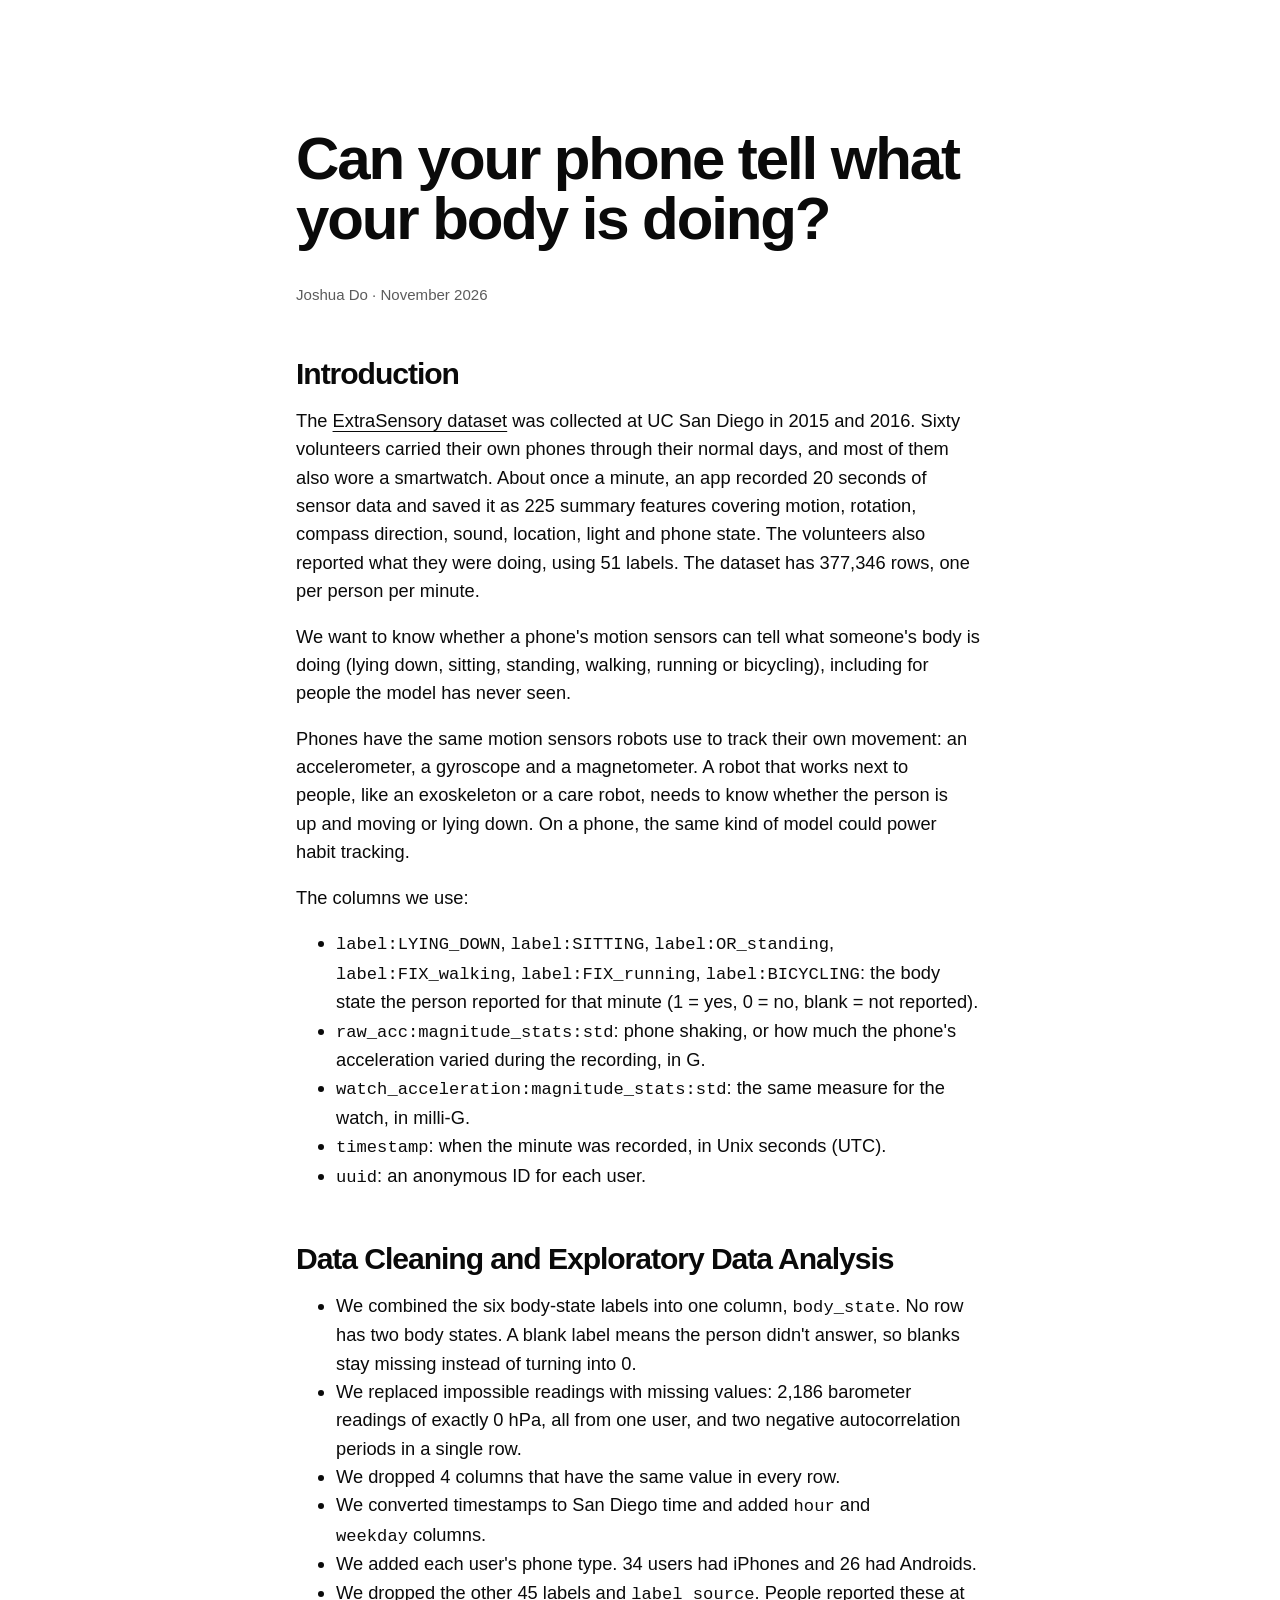
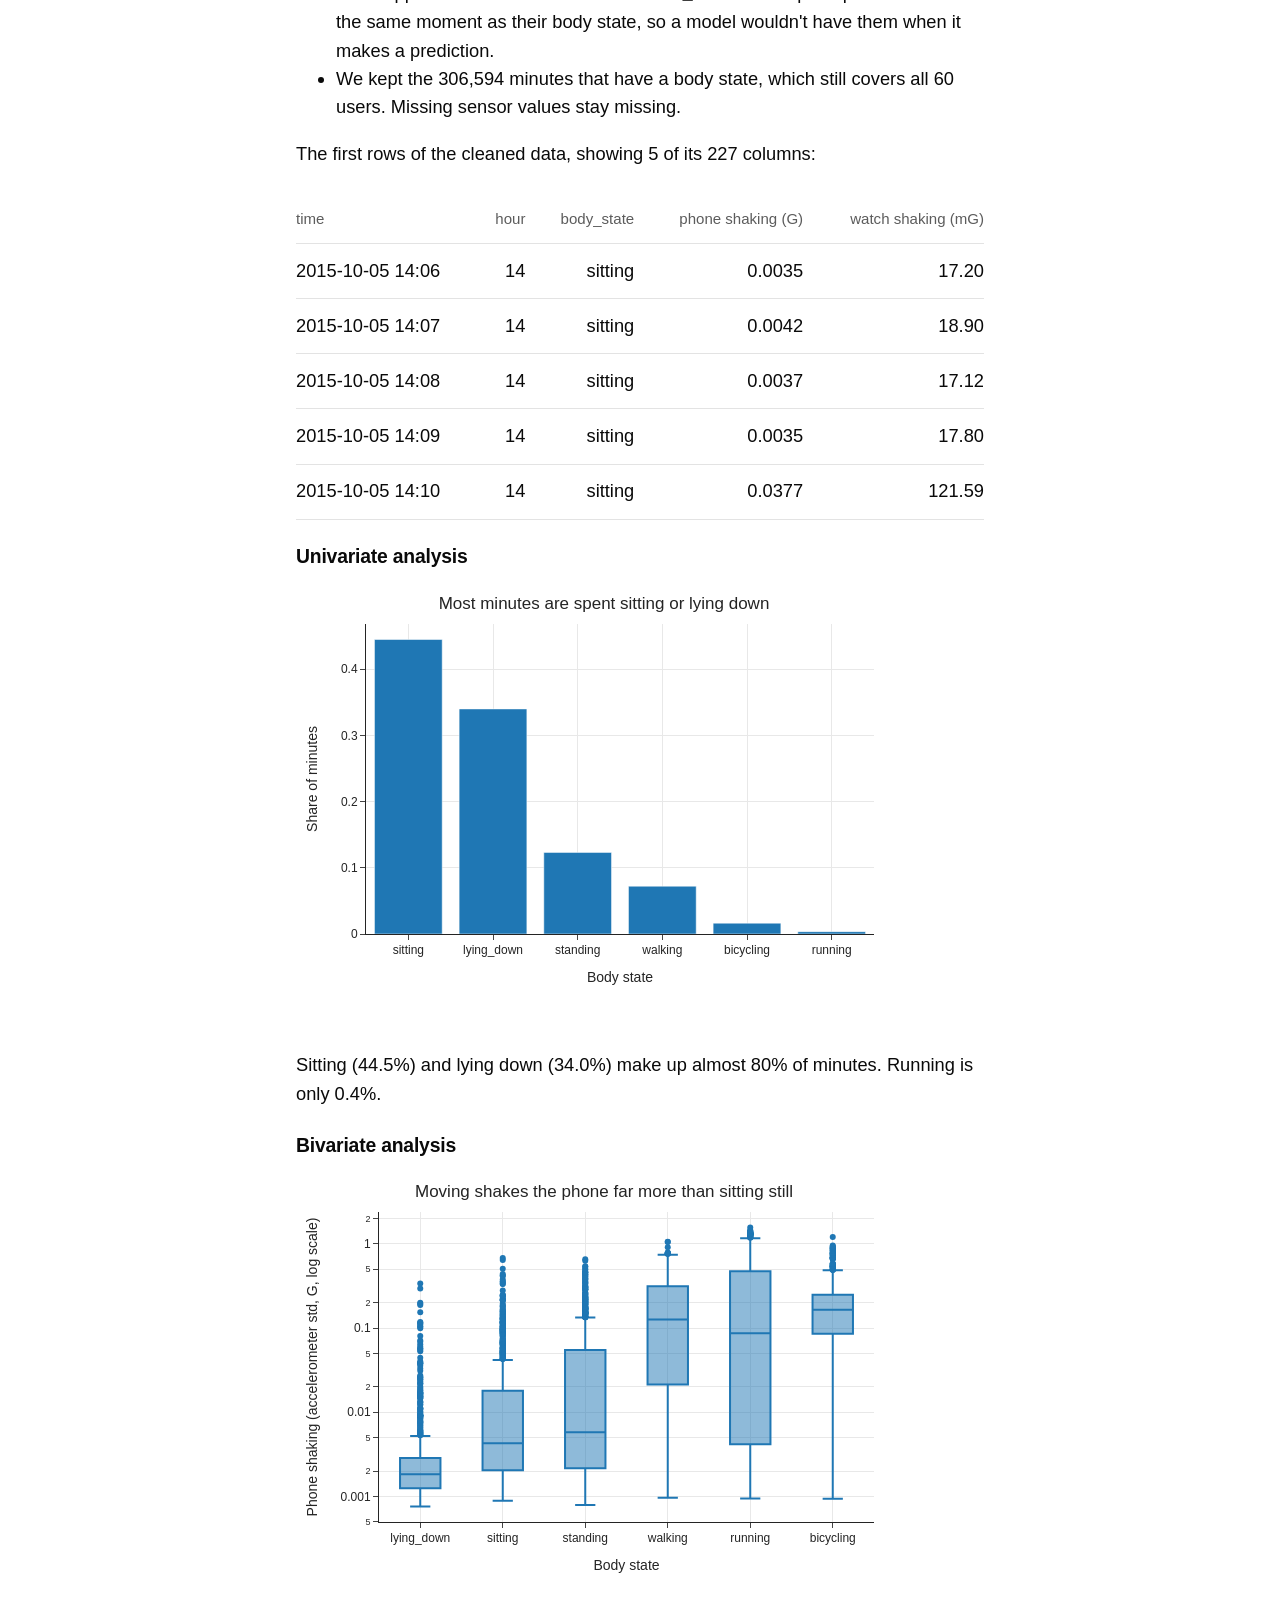
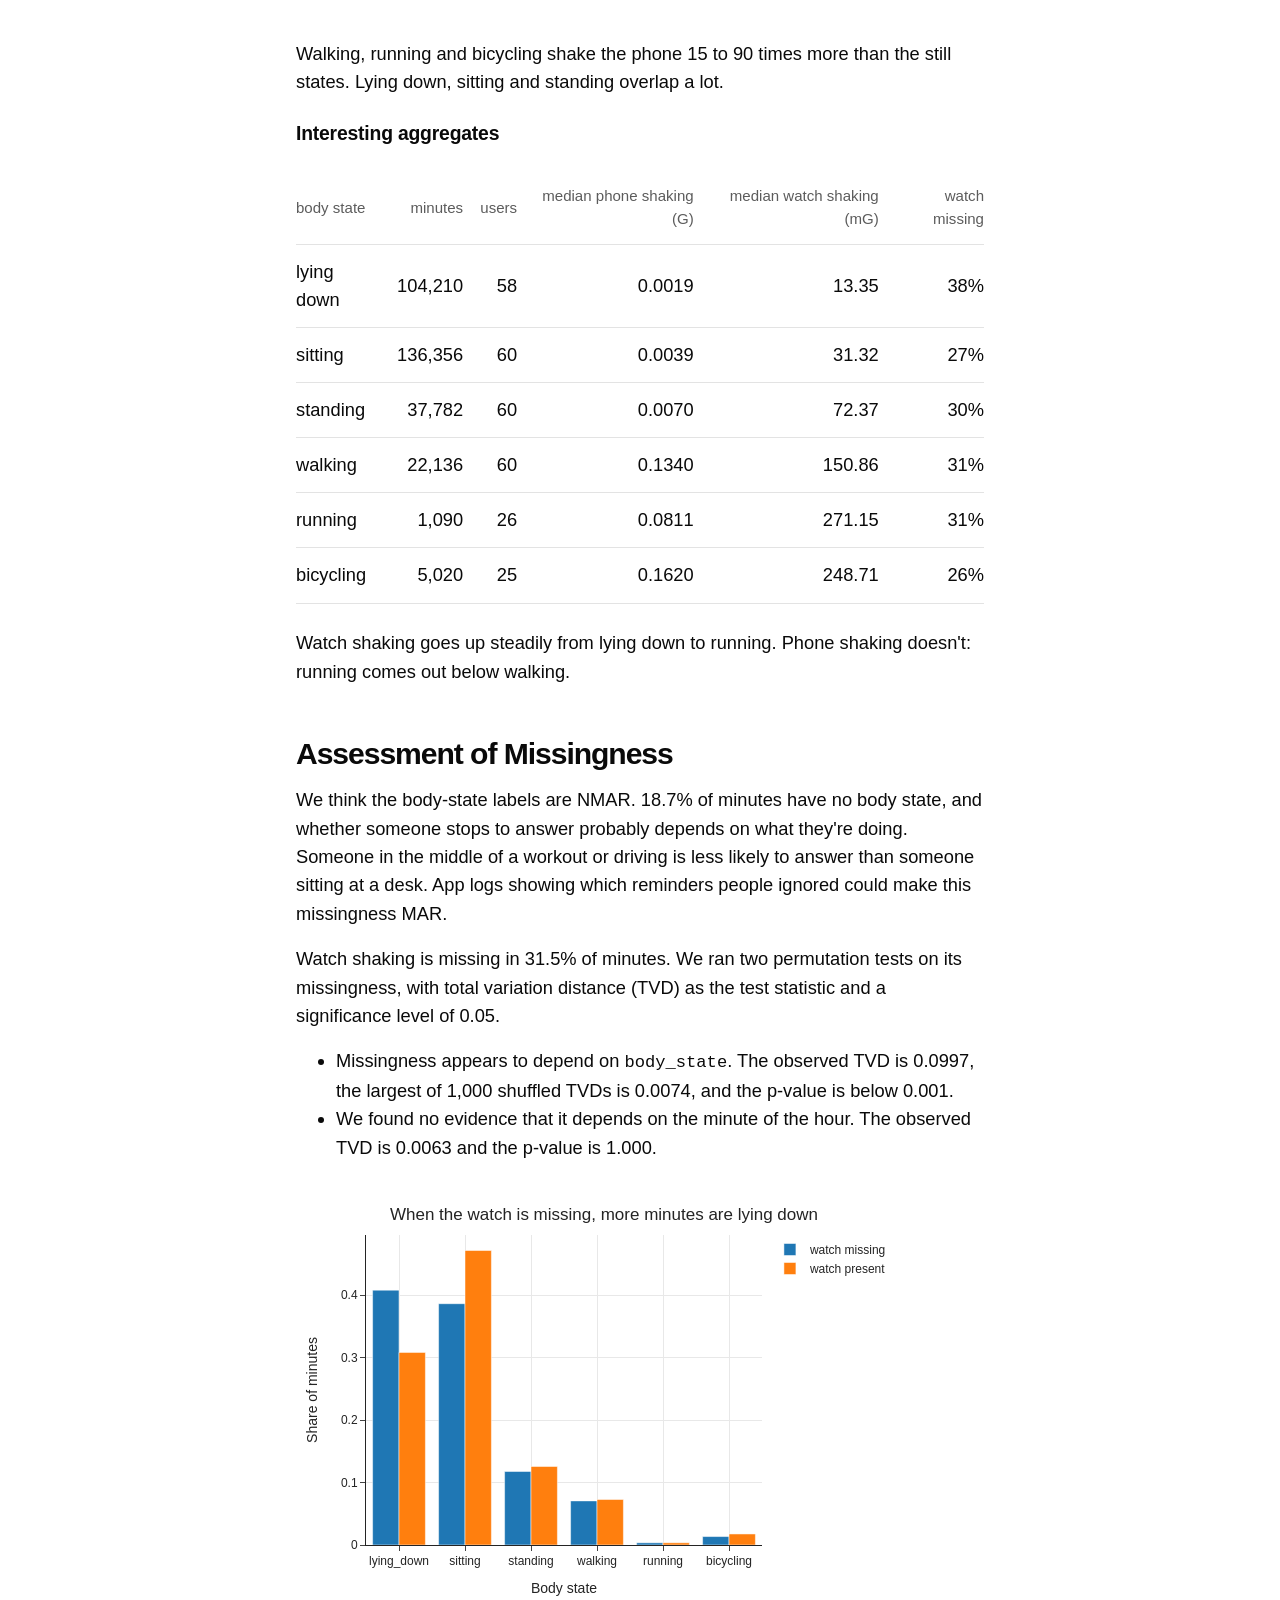
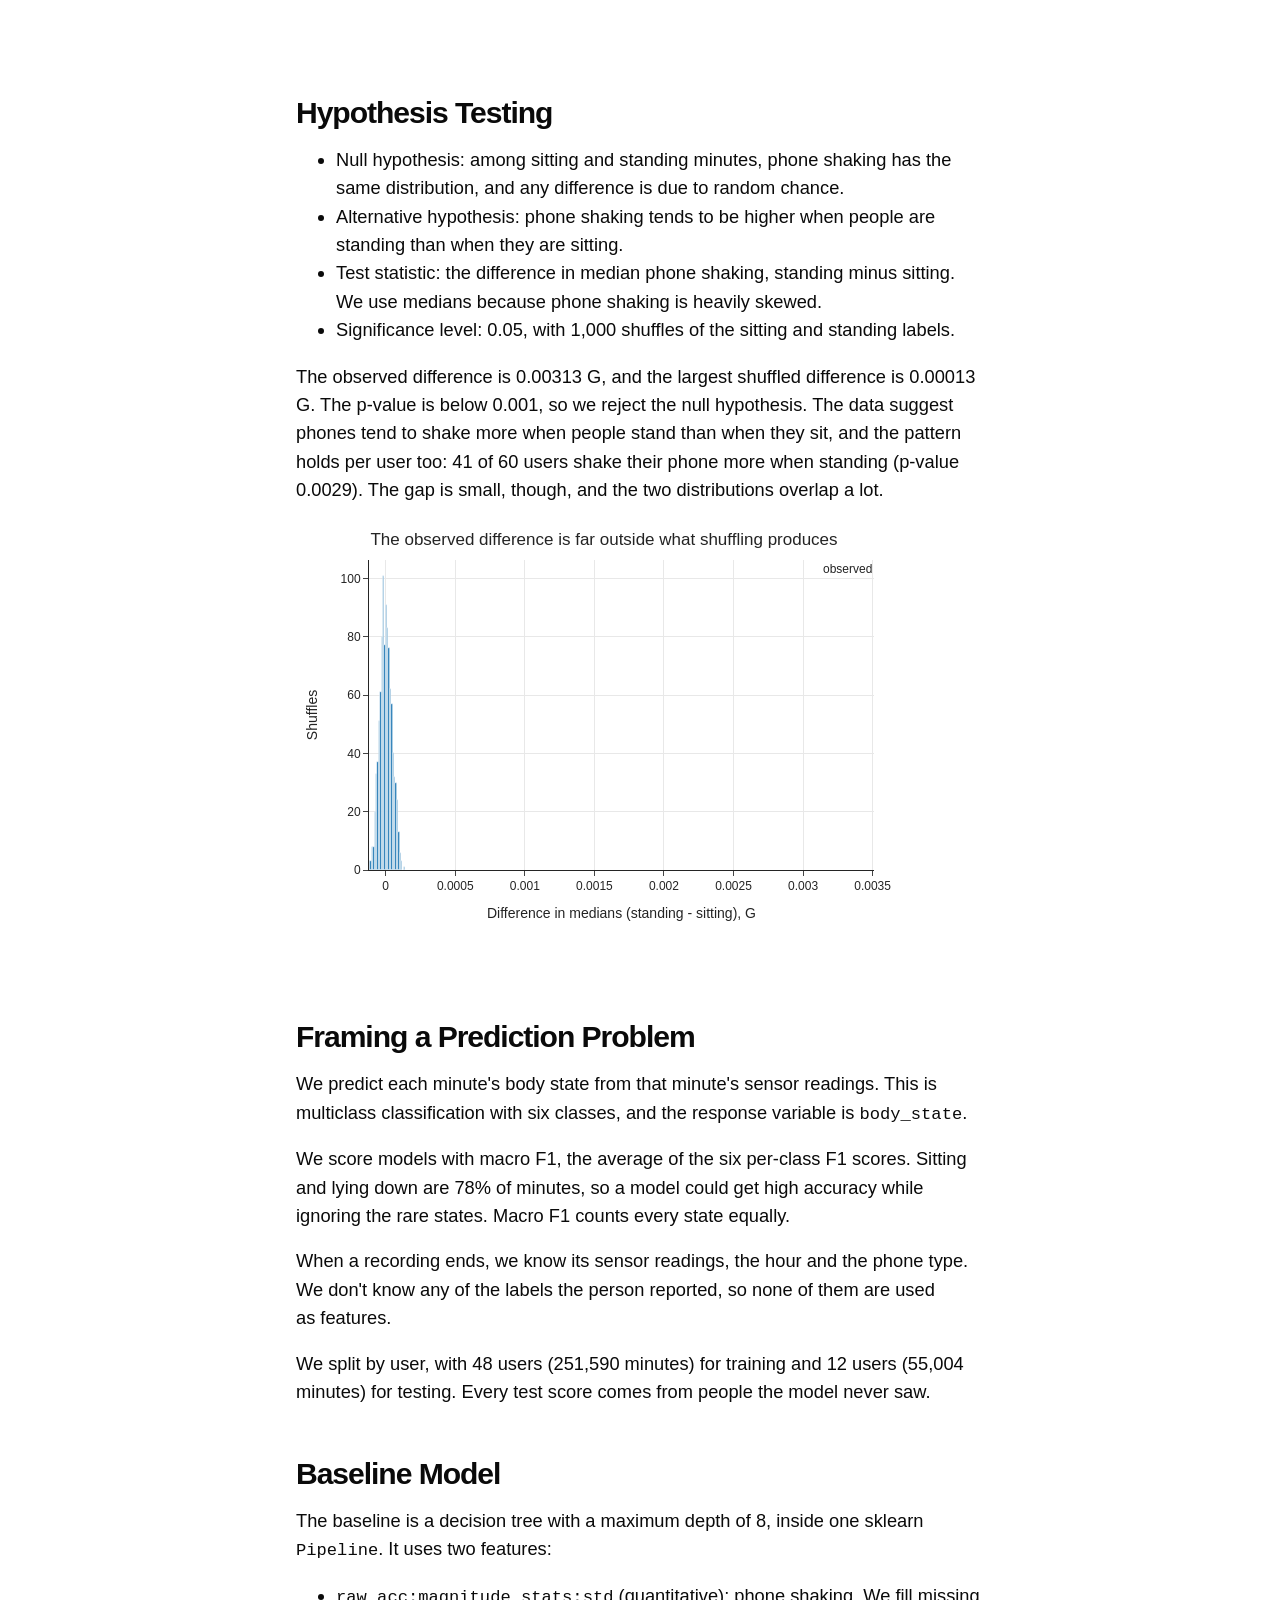
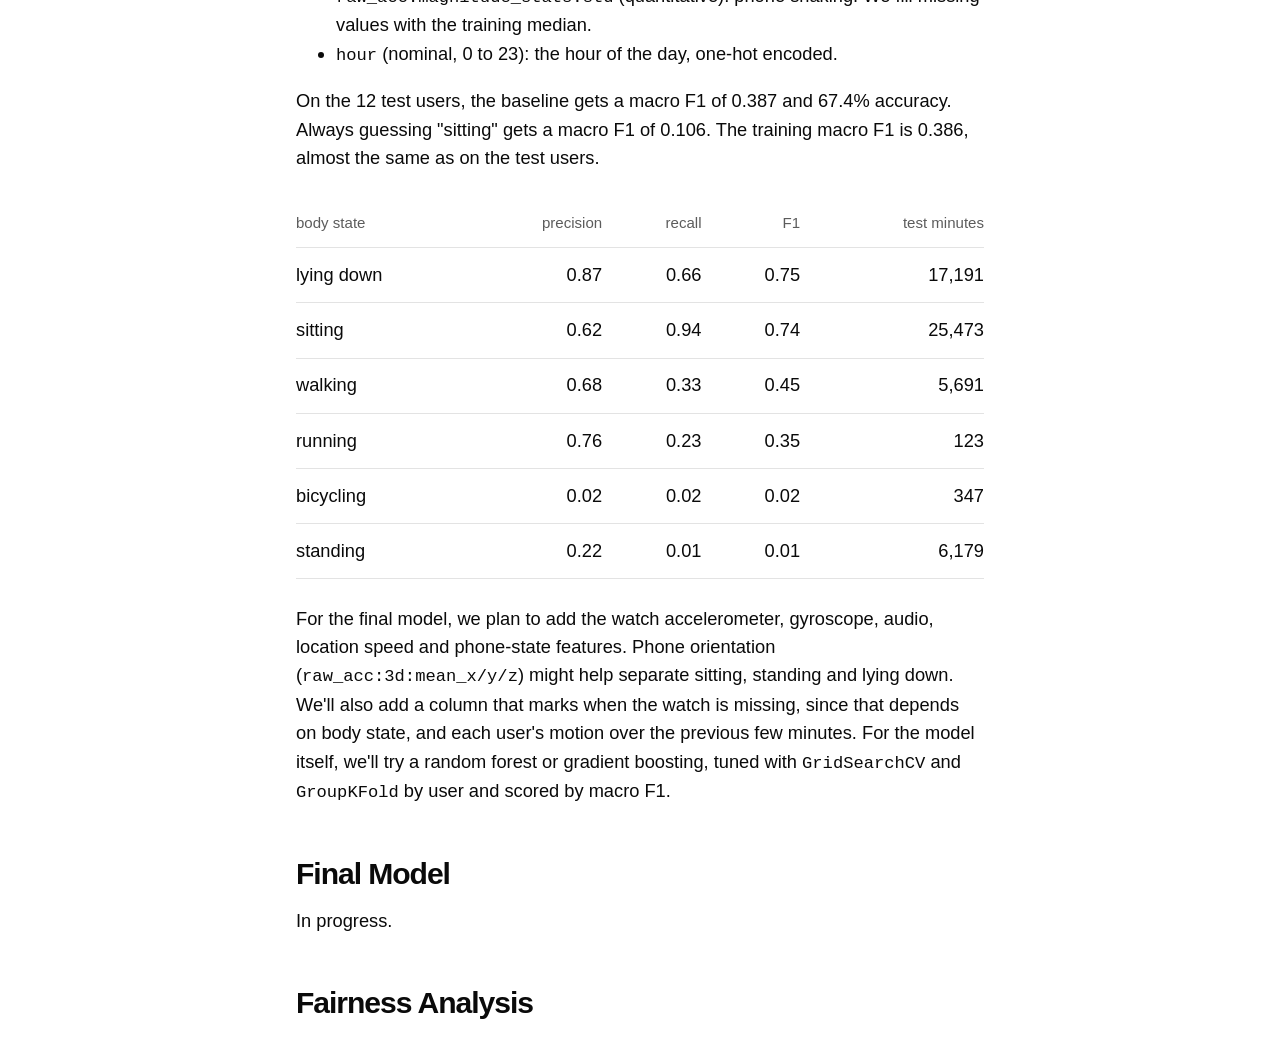
==== index.html @ a965a37e "initial commit: proj website" ====
<!doctype html>
<html lang="en" data-page="post">
<head>
<meta charset="utf-8">
<meta name="viewport" content="width=device-width, initial-scale=1">
<title>Can your phone tell what your body is doing? · Joshua Do</title>
<meta name="description" content="Predicting whether someone is lying down, sitting, standing, walking, running or bicycling from phone and smartwatch sensors in the ExtraSensory dataset.">
<script>
(function(h){var s;h.classList.add('js');try{if(localStorage.getItem('dp-motion')==='off')h.dataset.motion='off'}catch(e){}
if(h.dataset.motion==='off'||matchMedia('(prefers-reduced-motion: reduce)').matches)return;
h.classList.add('fx');
try{s=sessionStorage.getItem('dp-curtain');if(s){sessionStorage.removeItem('dp-curtain');h.classList.add('entering');h.setAttribute('data-curtain',s);return}
if(h.dataset.page==='home'&&!sessionStorage.getItem('dp-seen')){sessionStorage.setItem('dp-seen','1');h.classList.add('preload')}}catch(e){}
})(document.documentElement);
</script>
<link rel="icon" href="assets/contact-photo.png" type="image/png">
<link rel="stylesheet" href="assets/site.css">
<script src="assets/site.js" defer onerror="document.documentElement.classList.remove('js','fx','preload','preloaded','hero-enter','entering','entered')"></script>
</head>
<body>
<a class="skip-link" href="#main">Skip to content</a>

<div class="progress" aria-hidden="true"></div>

<main id="main">
<article class="page" data-article>

  <div class="slide__grid">
    <div class="slide__body">
      <h1>Can your phone tell what your body is doing?</h1>
      <p class="meta">Joshua Do · November 2026</p>
    </div>
  </div>

  <div class="prose">

    <h2 id="introduction">Introduction</h2>
    <p>The <a href="http://extrasensory.ucsd.edu">ExtraSensory dataset</a> was collected at UC San Diego in 2015 and 2016. Sixty volunteers carried their own phones through their normal days, and most of them also wore a smartwatch. About once a minute, an app recorded 20 seconds of sensor data and saved it as 225 summary features covering motion, rotation, compass direction, sound, location, light and phone state. The volunteers also reported what they were doing, using 51 labels. The dataset has 377,346 rows, one per person per minute.</p>
    <p>We want to know whether a phone's motion sensors can tell what someone's body is doing (lying down, sitting, standing, walking, running or bicycling), including for people the model has never seen.</p>
    <p>Phones have the same motion sensors robots use to track their own movement: an accelerometer, a gyroscope and a magnetometer. A robot that works next to people, like an exoskeleton or a care robot, needs to know whether the person is up and moving or lying down. On a phone, the same kind of model could power habit tracking.</p>
    <p>The columns we use:</p>
    <ul>
      <li><code>label:LYING_DOWN</code>, <code>label:SITTING</code>, <code>label:OR_standing</code>, <code>label:FIX_walking</code>, <code>label:FIX_running</code>, <code>label:BICYCLING</code>: the body state the person reported for that minute (1 = yes, 0 = no, blank = not reported).</li>
      <li><code>raw_acc:magnitude_stats:std</code>: phone shaking, or how much the phone's acceleration varied during the recording, in G.</li>
      <li><code>watch_acceleration:magnitude_stats:std</code>: the same measure for the watch, in milli-G.</li>
      <li><code>timestamp</code>: when the minute was recorded, in Unix seconds (UTC).</li>
      <li><code>uuid</code>: an anonymous ID for each user.</li>
    </ul>

    <h2 id="data-cleaning-and-exploratory-data-analysis">Data Cleaning and Exploratory Data Analysis</h2>
    <ul>
      <li>We combined the six body-state labels into one column, <code>body_state</code>. No row has two body states. A blank label means the person didn't answer, so blanks stay missing instead of turning into 0.</li>
      <li>We replaced impossible readings with missing values: 2,186 barometer readings of exactly 0 hPa, all from one user, and two negative autocorrelation periods in a single row.</li>
      <li>We dropped 4 columns that have the same value in every row.</li>
      <li>We converted timestamps to San Diego time and added <code>hour</code> and <code>weekday</code> columns.</li>
      <li>We added each user's phone type. 34 users had iPhones and 26 had Androids.</li>
      <li>We dropped the other 45 labels and <code>label_source</code>. People reported these at the same moment as their body state, so a model wouldn't have them when it makes a prediction.</li>
      <li>We kept the 306,594 minutes that have a body state, which still covers all 60 users. Missing sensor values stay missing.</li>
    </ul>
    <p>The first rows of the cleaned data, showing 5 of its 227 columns:</p>
    <div class="table-wrap">
      <table>
        <thead><tr><th>time</th><th>hour</th><th>body_state</th><th>phone shaking (G)</th><th>watch shaking (mG)</th></tr></thead>
        <tbody>
          <tr><th scope="row">2015-10-05 14:06</th><td>14</td><td>sitting</td><td>0.0035</td><td>17.20</td></tr>
          <tr><th scope="row">2015-10-05 14:07</th><td>14</td><td>sitting</td><td>0.0042</td><td>18.90</td></tr>
          <tr><th scope="row">2015-10-05 14:08</th><td>14</td><td>sitting</td><td>0.0037</td><td>17.12</td></tr>
          <tr><th scope="row">2015-10-05 14:09</th><td>14</td><td>sitting</td><td>0.0035</td><td>17.80</td></tr>
          <tr><th scope="row">2015-10-05 14:10</th><td>14</td><td>sitting</td><td>0.0377</td><td>121.59</td></tr>
        </tbody>
      </table>
    </div>

    <h3>Univariate analysis</h3>
    <iframe src="assets/body-state-share.html" width="100%" height="440" frameborder="0"></iframe>
    <p>Sitting (44.5%) and lying down (34.0%) make up almost 80% of minutes. Running is only 0.4%.</p>

    <h3>Bivariate analysis</h3>
    <iframe src="assets/shaking-by-state.html" width="100%" height="440" frameborder="0"></iframe>
    <p>Walking, running and bicycling shake the phone 15 to 90 times more than the still states. Lying down, sitting and standing overlap a lot.</p>

    <h3>Interesting aggregates</h3>
    <div class="table-wrap">
      <table>
        <thead><tr><th>body state</th><th>minutes</th><th>users</th><th>median phone shaking (G)</th><th>median watch shaking (mG)</th><th>watch missing</th></tr></thead>
        <tbody>
          <tr><th scope="row">lying down</th><td>104,210</td><td>58</td><td>0.0019</td><td>13.35</td><td>38%</td></tr>
          <tr><th scope="row">sitting</th><td>136,356</td><td>60</td><td>0.0039</td><td>31.32</td><td>27%</td></tr>
          <tr><th scope="row">standing</th><td>37,782</td><td>60</td><td>0.0070</td><td>72.37</td><td>30%</td></tr>
          <tr><th scope="row">walking</th><td>22,136</td><td>60</td><td>0.1340</td><td>150.86</td><td>31%</td></tr>
          <tr><th scope="row">running</th><td>1,090</td><td>26</td><td>0.0811</td><td>271.15</td><td>31%</td></tr>
          <tr><th scope="row">bicycling</th><td>5,020</td><td>25</td><td>0.1620</td><td>248.71</td><td>26%</td></tr>
        </tbody>
      </table>
    </div>
    <p>Watch shaking goes up steadily from lying down to running. Phone shaking doesn't: running comes out below walking.</p>

    <h2 id="assessment-of-missingness">Assessment of Missingness</h2>
    <p>We think the body-state labels are NMAR. 18.7% of minutes have no body state, and whether someone stops to answer probably depends on what they're doing. Someone in the middle of a workout or driving is less likely to answer than someone sitting at a desk. App logs showing which reminders people ignored could make this missingness MAR.</p>
    <p>Watch shaking is missing in 31.5% of minutes. We ran two permutation tests on its missingness, with total variation distance (TVD) as the test statistic and a significance level of 0.05.</p>
    <ul>
      <li>Missingness appears to depend on <code>body_state</code>. The observed TVD is 0.0997, the largest of 1,000 shuffled TVDs is 0.0074, and the p-value is below 0.001.</li>
      <li>We found no evidence that it depends on the minute of the hour. The observed TVD is 0.0063 and the p-value is 1.000.</li>
    </ul>
    <iframe src="assets/watch-missing.html" width="100%" height="440" frameborder="0"></iframe>

    <h2 id="hypothesis-testing">Hypothesis Testing</h2>
    <ul>
      <li>Null hypothesis: among sitting and standing minutes, phone shaking has the same distribution, and any difference is due to random chance.</li>
      <li>Alternative hypothesis: phone shaking tends to be higher when people are standing than when they are sitting.</li>
      <li>Test statistic: the difference in median phone shaking, standing minus sitting. We use medians because phone shaking is heavily skewed.</li>
      <li>Significance level: 0.05, with 1,000 shuffles of the sitting and standing labels.</li>
    </ul>
    <p>The observed difference is 0.00313 G, and the largest shuffled difference is 0.00013 G. The p-value is below 0.001, so we reject the null hypothesis. The data suggest phones tend to shake more when people stand than when they sit, and the pattern holds per user too: 41 of 60 users shake their phone more when standing (p-value 0.0029). The gap is small, though, and the two distributions overlap a lot.</p>
    <iframe src="assets/permutation-test.html" width="100%" height="440" frameborder="0"></iframe>

    <h2 id="framing-a-prediction-problem">Framing a Prediction Problem</h2>
    <p>We predict each minute's body state from that minute's sensor readings. This is multiclass classification with six classes, and the response variable is <code>body_state</code>.</p>
    <p>We score models with macro F1, the average of the six per-class F1 scores. Sitting and lying down are 78% of minutes, so a model could get high accuracy while ignoring the rare states. Macro F1 counts every state equally.</p>
    <p>When a recording ends, we know its sensor readings, the hour and the phone type. We don't know any of the labels the person reported, so none of them are used as features.</p>
    <p>We split by user, with 48 users (251,590 minutes) for training and 12 users (55,004 minutes) for testing. Every test score comes from people the model never saw.</p>

    <h2 id="baseline-model">Baseline Model</h2>
    <p>The baseline is a decision tree with a maximum depth of 8, inside one sklearn <code>Pipeline</code>. It uses two features:</p>
    <ul>
      <li><code>raw_acc:magnitude_stats:std</code> (quantitative): phone shaking. We fill missing values with the training median.</li>
      <li><code>hour</code> (nominal, 0 to 23): the hour of the day, one-hot encoded.</li>
    </ul>
    <p>On the 12 test users, the baseline gets a macro F1 of 0.387 and 67.4% accuracy. Always guessing "sitting" gets a macro F1 of 0.106. The training macro F1 is 0.386, almost the same as on the test users.</p>
    <div class="table-wrap">
      <table>
        <thead><tr><th>body state</th><th>precision</th><th>recall</th><th>F1</th><th>test minutes</th></tr></thead>
        <tbody>
          <tr><th scope="row">lying down</th><td>0.87</td><td>0.66</td><td>0.75</td><td>17,191</td></tr>
          <tr><th scope="row">sitting</th><td>0.62</td><td>0.94</td><td>0.74</td><td>25,473</td></tr>
          <tr><th scope="row">walking</th><td>0.68</td><td>0.33</td><td>0.45</td><td>5,691</td></tr>
          <tr><th scope="row">running</th><td>0.76</td><td>0.23</td><td>0.35</td><td>123</td></tr>
          <tr><th scope="row">bicycling</th><td>0.02</td><td>0.02</td><td>0.02</td><td>347</td></tr>
          <tr><th scope="row">standing</th><td>0.22</td><td>0.01</td><td>0.01</td><td>6,179</td></tr>
        </tbody>
      </table>
    </div>
    <p>For the final model, we plan to add the watch accelerometer, gyroscope, audio, location speed and phone-state features. Phone orientation (<code>raw_acc:3d:mean_x/y/z</code>) might help separate sitting, standing and lying down. We'll also add a column that marks when the watch is missing, since that depends on body state, and each user's motion over the previous few minutes. For the model itself, we'll try a random forest or gradient boosting, tuned with <code>GridSearchCV</code> and <code>GroupKFold</code> by user and scored by macro F1.</p>

    <h2 id="final-model">Final Model</h2>
    <p>In progress.</p>

    <h2 id="fairness-analysis">Fairness Analysis</h2>
    <p>In progress.</p>

  </div>

</article>

</main>
</body>
</html>
---- assets/site.css ----
/* Prototype v4 stylesheet. Design prototype, not published.
   Hex colours appear only in :root. Motion is gated by html.fx (set by the head script). */

:root {
  font-size: clamp(16px, 14px + .25vw, 20px);
  --footer-cue: clamp(2.75rem, 5svh, 4rem);
  --anchor-gap: 5rem;
  --ink: #0A0A0A;
  --paper: #FFFFFF;
  --paper-2: #F4F4F4;
  --line: #E3E3E3;
  --muted: #5C5C5C;
  --muted-dark: #A3A3A3;
  --pop: #FF6B1A;
  --shadow: #D9D9D9;
  --button: #8A8A8A;
  --scrim: rgba(10, 10, 10, .35);
  --rule-dark: rgba(255, 255, 255, .2);
  --shine: rgba(255, 255, 255, .55);

  --font: Helvetica, Arial, sans-serif;
  --mono: ui-monospace, "SF Mono", Menlo, Consolas, monospace;

  --t-small: .875rem;
  --t-body: 1.0625rem;
  --t-lead: clamp(1.25rem, 1.05rem + .9vw, 1.625rem);
  --t-h3: clamp(1.375rem, 1.15rem + 1vw, 1.75rem);
  --t-h2: clamp(2.25rem, 1.4rem + 3.6vw, 4.5rem);
  --t-h1: clamp(2.75rem, 1.6rem + 5vw, 6rem);
  --t-display: clamp(4.5rem, 1.5rem + 13vw, 15rem);

  --s1: .25rem;
  --s2: .5rem;
  --s3: .75rem;
  --s4: 1rem;
  --s5: 1.5rem;
  --s6: 2rem;
  --s7: 3rem;
  --s8: clamp(4.5rem, 3rem + 6vw, 8rem);

  --gutter: clamp(1rem, .4rem + 2.6vw, 3rem);
  --w-page: 88rem;
  --w-text: 40rem;

  --r-outer: 28px;
  --inset: 12px;
  --r-inner: calc(var(--r-outer) - var(--inset));
  --r-pill: 999px;

  --ease-out: cubic-bezier(.22, 1, .36, 1);
  --ease-in-out: cubic-bezier(.76, 0, .24, 1);
  --ease-back: cubic-bezier(.34, 1.56, .64, 1);

  --ease-elastic: cubic-bezier(.34, 1.56, .64, 1);
  --menu-gap: 12px;
  --pill-w: 6.5rem;
  --pill-h: 2.75rem;
  --panel-r: 34px;
  --head-h: 5.5rem;
  --t-collide: min(clamp(3.5rem, 18vw, 17rem), 24vh);
  --curve-max: clamp(24px, 10px + 3vw, 50px);
}

/* Base */
*, *::before, *::after { box-sizing: border-box; }
html { scroll-padding-top: var(--anchor-gap); }
html.fx { scroll-behavior: smooth; }
body {
  margin: 0;
  font: 400 var(--t-body)/1.55 var(--font);
  color: var(--ink);
  background: var(--paper);
  -webkit-font-smoothing: antialiased;
  overflow-x: clip;
  hanging-punctuation: first;
}
h1, h2, h3 { margin: 0; font-weight: 700; text-wrap: balance; }
h1 { font-size: var(--t-h1); line-height: 1; letter-spacing: -.035em; }
h2 { font-size: var(--t-h2); line-height: 1.05; letter-spacing: -.035em; }
h3 { font-size: var(--t-h3); line-height: 1.2; letter-spacing: -.02em; }
p, li { text-wrap: pretty; }
p { margin: 0; }
em, i, cite, address, dfn { font-style: normal; }
a { color: inherit; }
.prose a, .muted a {
  text-decoration: underline;
  text-decoration-thickness: 1px;
  text-underline-offset: .2em;
}
.prose a:hover, .muted a:hover { text-decoration-thickness: 2px; }
::selection { background: var(--pop); color: var(--ink); }
:where(:focus-visible) { outline: 3px solid var(--ink); outline-offset: 3px; border-radius: 6px; }
.dark :focus-visible, .menu__panel :focus-visible { outline-color: var(--paper); }
.skip-link {
  position: fixed;
  left: var(--s4);
  top: var(--s4);
  z-index: 100;
  padding: var(--s3) var(--s4);
  background: var(--ink);
  color: var(--paper);
  border-radius: var(--r-pill);
  transform: translateY(-200%);
}
.skip-link:focus { transform: none; }
.sr-only {
  position: absolute;
  width: 1px;
  height: 1px;
  padding: 0;
  margin: -1px;
  overflow: hidden;
  clip: rect(0, 0, 0, 0);
  white-space: nowrap;
  border: 0;
}
.page { width: min(100% - 2 * var(--gutter), var(--w-page)); margin-inline: auto; }
.muted { color: var(--muted); }
.dark { background: var(--ink); color: var(--paper); }
.dark .muted { color: var(--muted-dark); }
img { display: block; max-width: 100%; height: auto; }
pre, code, kbd { font-family: var(--mono); font-size: .9375em; }
pre {
  background: var(--ink);
  color: var(--paper);
  padding: var(--s5);
  border-radius: var(--r-inner);
  overflow-x: auto;
}

/* Icons */
.icon {
  width: 1.25em;
  height: 1.25em;
  fill: none;
  stroke: currentColor;
  stroke-width: 1.75;
  stroke-linecap: round;
  stroke-linejoin: round;
  flex: none;
}

/* Header and nav */
.u {
  text-decoration: none;
  background: linear-gradient(currentColor, currentColor) 0 100% / 0 2px no-repeat;
  transition: background-size 300ms var(--ease-out);
}
.u:hover, .u:focus-visible { background-size: 100% 2px; }
.motion-toggle {
  width: 44px;
  height: 44px;
  padding: 0;
  display: grid;
  place-items: center;
  border-radius: 50%;
  border: 1.5px solid var(--line);
  background: var(--paper);
  color: var(--ink);
  cursor: pointer;
}

/* Buttons */
.btn {
  display: inline-flex;
  align-items: center;
  gap: var(--s2);
  min-height: 48px;
  padding: 0 var(--s5);
  border-radius: var(--r-pill);
  border: 2px solid var(--ink);
  background: var(--paper);
  color: var(--ink);
  font: 700 1rem/1 var(--font);
  text-decoration: none;
  cursor: pointer;
  transition: background-color 160ms, color 160ms, transform 160ms var(--ease-out);
}
.btn:hover { background: var(--ink); color: var(--paper); }
.btn:active { transform: scale(.97); }
.dark .btn { border-color: var(--paper); background: transparent; color: var(--paper); }
.dark .btn:hover { background: var(--paper); color: var(--ink); }
.btn--pop { background: var(--pop); color: var(--ink); border-color: var(--ink); }
.btn--pop:hover { background: var(--ink); color: var(--pop); }
.dark .btn--pop { border-color: var(--pop); background: var(--pop); color: var(--ink); }
.dark .btn--pop:hover { background: var(--paper); color: var(--ink); }
.btn--round {
  width: clamp(8rem, 6rem + 6vw, 11.5rem);
  height: clamp(8rem, 6rem + 6vw, 11.5rem);
  padding: var(--s3);
  border-radius: 50%;
  justify-content: center;
  flex-direction: column;
  text-align: center;
  font-size: var(--t-lead);
  line-height: 1.1;
}
[data-magnetic] .magnetic-inner {
  display: inline-flex;
  flex-direction: inherit;
  align-items: center;
  gap: var(--s2);
  pointer-events: none;
}
.copy { font-variant-numeric: tabular-nums; }
.cta-row { display: flex; flex-wrap: wrap; gap: var(--s3); align-items: center; }

/* Cards and frames */
.frame { background: var(--paper-2); padding: var(--inset); border-radius: var(--r-outer); }
.frame .media, .frame img { border-radius: var(--r-inner); }
.card {
  background: var(--paper-2);
  border-radius: var(--r-outer);
  padding: clamp(1.5rem, 1rem + 2vw, 3rem);
  display: grid;
  gap: var(--s4);
  text-decoration: none;
  color: inherit;
}
a.card { transition: background-color 200ms; }
a.card:hover { background: var(--line); }
.feature h3 { font-size: var(--t-h2); }
@media (min-width: 900px) {
  .feature { grid-template-columns: minmax(0, 5fr) minmax(0, 6fr); gap: var(--s7); align-items: center; }
}
.meta { font-size: var(--t-small); color: var(--muted); font-variant-numeric: tabular-nums; }
.figure {
  font-size: var(--t-h1);
  font-weight: 700;
  letter-spacing: -.04em;
  line-height: 1;
  font-variant-numeric: tabular-nums;
  margin-left: -.04em;
}
.figure + p { margin-top: var(--s2); color: var(--muted); max-width: 32ch; }
.figures { display: grid; gap: var(--s6); grid-template-columns: repeat(auto-fit, minmax(15rem, 1fr)); }
.steps { list-style: none; padding: 0; margin: 0; counter-reset: step; }
.steps li {
  display: grid;
  grid-template-columns: 3ch 1fr;
  gap: var(--s4);
  padding-block: var(--s4);
  border-top: 1px solid var(--line);
}
.steps li::before {
  content: counter(step, decimal-leading-zero);
  counter-increment: step;
  color: var(--muted);
  font-variant-numeric: tabular-nums;
}
.list-plain { list-style: none; padding: 0; margin: 0; }
.list-plain li { border-top: 1px solid var(--line); padding-block: var(--s3); }
.terminal {
  background: var(--ink);
  color: var(--paper);
  font-family: var(--mono);
  font-size: .9375rem;
  line-height: 1.6;
  padding: var(--s5);
  display: grid;
  align-content: start;
  gap: var(--s1);
  height: 100%;
}
.terminal .prompt { color: var(--muted-dark); }

/* Demo player (the Harpocrates GIFs are 1240x640; they start in view with motion on, or on Play) */
.demo { display: grid; gap: var(--s3); }
.demo__stage {
  aspect-ratio: 1240 / 640;
  border-radius: var(--r-inner);
  overflow: hidden;
  background: var(--ink);
  position: relative;
}
.demo__stage img {
  position: absolute;
  inset: 0;
  width: 100%;
  height: 100%;
  object-fit: contain;
}
html.fx .demo[data-state="loading"] .demo__stage::after {
  content: "";
  position: absolute;
  inset: 0;
  background: linear-gradient(90deg, transparent, var(--shine), transparent) 0 0 / 200% 100%;
  animation: shimmer 1.2s linear infinite;
}
.demo__error { color: var(--muted); }
.demo:not([data-state="error"]) .demo__error { display: none; }
.demo__bar { display: flex; justify-content: space-between; align-items: center; gap: var(--s3); }

/* Project rows */
.rows { list-style: none; padding: 0; margin: 0; border-top: 1px solid var(--line); }
.row a {
  display: grid;
  grid-template-columns: 1fr auto;
  align-items: center;
  gap: var(--s4);
  padding-block: var(--s6);
  border-bottom: 1px solid var(--line);
  text-decoration: none;
  transition: opacity 300ms;
}
.row__title {
  display: block;
  font-size: var(--t-h2);
  font-weight: 700;
  letter-spacing: -.035em;
  line-height: 1;
  margin-left: -.04em;
  transition: transform 400ms var(--ease-out);
}
.row__meta { display: block; margin-top: var(--s2); color: var(--muted); }
.row .icon {
  width: 2rem;
  height: 2rem;
  transform: rotate(-45deg);
  transition: transform 300ms var(--ease-out);
}
.row a:hover .icon, .row a:focus-visible .icon { transform: rotate(0); }
@media (hover: hover) {
  .rows:hover .row:not(:hover) a { opacity: .3; }
  .row a:hover .row__title { transform: translateX(var(--s3)); }
}

/* Hover preview (fine pointer only, motion on) */
.preview { display: none; }
@media (hover: hover) and (pointer: fine) {
  html.fx .preview {
    display: block;
    position: fixed;
    left: 0;
    top: 0;
    width: min(22rem, calc(100vw - 2rem));
    aspect-ratio: 4 / 3;
    z-index: 30;
    pointer-events: none;
    transform: translate(var(--x, -999px), var(--y, -999px));
  }
}
.preview__scale {
  width: 100%;
  height: 100%;
  border-radius: var(--r-outer);
  overflow: hidden;
  background: var(--ink);
  color: var(--paper);
  transform: scale(0);
  transition: transform 450ms var(--ease-out);
}
.preview.is-on .preview__scale { transform: scale(1); }
.preview__strip {
  height: 100%;
  transition: transform 600ms var(--ease-in-out);
  transform: translateY(calc(var(--i, 0) * -100%));
}
.preview__slide {
  height: 100%;
  display: grid;
  place-content: center;
  gap: var(--s2);
  padding: var(--s6);
  text-align: center;
}
.preview__big {
  font-size: clamp(2rem, 1rem + 2.4vw, 3rem);
  font-weight: 700;
  letter-spacing: -.03em;
  font-variant-numeric: tabular-nums;
  color: var(--pop);
}
.preview__small { color: var(--muted-dark); font-size: var(--t-small); }

/* Reveals */
html.fx [data-reveal-words] .w { opacity: .14; transition: opacity 200ms linear; }
html.fx .reveal {
  opacity: 0;
  translate: 0 1.5rem;
  transition: opacity 800ms var(--ease-out), translate 800ms var(--ease-out);
  transition-delay: calc(var(--i, 0) * 80ms);
}
html.fx .reveal.is-in { opacity: 1; translate: 0 0; }
html.fx:not(.js-ready) .reveal { animation: dp-show 0s 2.5s forwards; }
@keyframes dp-show { to { opacity: 1; translate: 0 0; } }

/* Music */
.tracks { list-style: none; padding: 0; margin: 0; font-variant-numeric: tabular-nums; }
.track a {
  display: grid;
  grid-template-columns: 2.25rem 3.5rem minmax(0, 1fr) auto;
  align-items: center;
  gap: var(--s4);
  padding: var(--s3);
  border-radius: var(--r-inner);
  text-decoration: none;
  transition: background-color 200ms;
}
.track a:hover { background: var(--paper-2); }
.track__n { color: var(--muted); }
.track__art { width: 3.5rem; aspect-ratio: 1; border-radius: 10px; }
.track__title { display: block; font-weight: 700; }
.track__artist { display: block; color: var(--muted); font-size: var(--t-small); }
.track .icon { color: var(--muted); }
.track a:hover .icon { color: var(--ink); }
.album { display: grid; gap: var(--s3); text-decoration: none; }
.album .media { aspect-ratio: 1; border-radius: var(--r-inner); }
.music-grid { display: grid; gap: var(--s5); }
@media (min-width: 700px) {
  .music-grid { grid-template-columns: 1fr 1fr; align-items: start; }
}

/* Photos */
.photo-rows {
  display: grid;
  gap: var(--s4);
  margin-inline: calc(50% - 50vw);
  overflow: clip;
  padding-block: var(--s2);
}
.photo-row {
  display: flex;
  gap: var(--s4);
  width: max-content;
  min-width: calc(100% + 240px);
  margin-left: -120px;
  transform: translateX(var(--drift-x, 0px));
  will-change: transform;
}
.photo { flex: 1 0 auto; width: clamp(12rem, 8rem + 14vw, 22rem); aspect-ratio: 4 / 5; border-radius: var(--r-outer); }

/* Media loading states */
.media { position: relative; overflow: hidden; background: var(--line); }
.media img { width: 100%; height: 100%; object-fit: cover; }
.js .media img { transition: opacity 500ms var(--ease-out); }
.js .media[data-state="loaded"] img { opacity: 1; }
html.fx .media[data-state="loading"]::after {
  content: "";
  position: absolute;
  inset: 0;
  background: linear-gradient(90deg, transparent, var(--shine), transparent) 0 0 / 200% 100%;
  animation: shimmer 1.2s linear infinite;
}
.media[data-state="missing"] img { display: none; }
.media[data-state="missing"]::before {
  content: attr(data-missing);
  position: absolute;
  inset: 0;
  display: grid;
  place-items: center;
  padding: var(--s3);
  text-align: center;
  font-size: var(--t-small);
  color: var(--muted);
}
@keyframes shimmer { from { background-position: 100% 0; } to { background-position: -100% 0; } }

/* Post pieces */
.todo {
  border: 2px dashed var(--line);
  border-radius: var(--r-inner);
  padding: var(--s4) var(--s5);
  color: var(--muted);
  margin-block: var(--s5);
}
.progress {
  position: fixed;
  top: 0;
  left: 0;
  right: 0;
  height: 3px;
  background: var(--ink);
  transform-origin: left;
  transform: scaleX(var(--read, 0));
  z-index: 60;
}
.prose { max-width: var(--w-text); }
.prose > * + * { margin-top: var(--s4); }
.prose h2 { margin-top: var(--s7); font-size: var(--t-h3); }
.prose h3 { margin-top: var(--s5); font-size: 1.125rem; letter-spacing: -.01em; }
.lang-list {
  display: flex;
  flex-wrap: wrap;
  gap: var(--s5);
  list-style: none;
  padding: 0;
  margin: 0;
}
.lang-list li { display: flex; gap: var(--s2); align-items: center; font-size: var(--t-small); }
.lang-list svg { width: 1.5rem; height: 1.5rem; fill: currentColor; }

/* Slides and layout */
.slide { position: relative; padding-block: var(--s8); }
.slide__grid { display: grid; }
.slide__body { display: grid; gap: var(--s6); min-width: 0; }
@keyframes cue-bob { from { transform: translateY(0); } to { transform: translateY(4px); } }

/* Contact */
.contact__rule { margin: 0; }
.contact__rule .btn--round { position: static; translate: none; }

/* Menu */
.menu-scrim {
  position: fixed;
  inset: 0;
  z-index: 65;
  background: var(--scrim);
  opacity: 0;
  pointer-events: none;
  transition: opacity 500ms;
}
html.menu-open .menu-scrim { opacity: 1; pointer-events: auto; }

/* Curtain and preloader */
.curtain {
  position: fixed;
  inset: 0;
  z-index: 90;
  display: grid;
  place-items: center;
  background: var(--ink);
  color: var(--paper);
  font: 700 var(--t-h2)/1 var(--font);
  letter-spacing: -.035em;
  pointer-events: none;
  transform: translateY(100%);
  border-radius: 50% 50% 0 0 / 14vh 14vh 0 0;
  transition: transform 650ms var(--ease-in-out), border-radius 650ms var(--ease-in-out);
}
html.is-leaving .curtain { transform: none; border-radius: 0; }
html.entering::after {
  content: attr(data-curtain);
  position: fixed;
  inset: 0;
  z-index: 90;
  display: grid;
  place-items: center;
  background: var(--ink);
  color: var(--paper);
  font: 700 var(--t-h2)/1 var(--font);
  letter-spacing: -.035em;
  pointer-events: none;
  transition: transform 800ms var(--ease-in-out), border-radius 800ms var(--ease-in-out);
  animation: dp-hide 0s 2.5s forwards;
}
html.entering.entered::after {
  transform: translateY(-100%);
  border-radius: 0 0 50% 50% / 0 0 14vh 14vh;
  animation: none;
}
/* First visit to Home: "Hi," then "I'm Josh" fade up on a dark panel. The panel then lifts with a curved
   edge and the hero rises in from the bottom as it is uncovered (site.js: revealHero, endPreload). */
.intro-screen { display: none; }
html.preload .intro-screen {
  position: fixed;
  inset: 0;
  z-index: 95;
  display: grid;
  place-items: center;
  background: var(--ink);
  color: var(--paper);
  font: 700 var(--t-h2)/1 var(--font);
  letter-spacing: -.035em;
  pointer-events: none;
  transition: transform 900ms var(--ease-in-out), border-radius 900ms var(--ease-in-out);
  animation: dp-hide 0s 3.5s forwards;
}
.intro-screen p { text-align: center; transition: transform 900ms var(--ease-in-out), opacity 450ms ease; }
/* Josh's Rive character (a still, assets/contact-photo.png) in a white disc, so its black hair shows on the dark panel. */
.intro-screen__face { display: block; width: clamp(7rem, 4.5rem + 8vw, 11rem); height: auto; margin: 0 auto var(--s5); border-radius: 50%; background: var(--paper); animation: dp-face 800ms var(--ease-out) both; }
.intro-screen span { display: inline-block; animation: dp-word 750ms var(--ease-out) 200ms both; }
.intro-screen span + span { animation-delay: 500ms; }
html.preload.preloaded .intro-screen { transform: translateY(-100%); border-radius: 0 0 50% 50% / 0 0 14vh 14vh; }
html.preload.preloaded .intro-screen p { transform: translateY(-24vh); opacity: 0; }
@keyframes dp-word { from { opacity: 0; transform: translateY(.4em); filter: blur(10px); } }
@keyframes dp-face { from { opacity: 0; transform: translateY(24px) scale(.85); } }
html.fx.hero-enter .hero__foot,
html.fx.hero-enter .collide,
html.fx.hero-enter .hero__text .cta-row,
html.fx.hero-enter .hero__sub,
html.fx.hero-enter .hero__claim { animation: dp-rise 1000ms var(--ease-out) both; }
html.fx.hero-enter .collide { animation-delay: 60ms; }
html.fx.hero-enter .hero__text .cta-row { animation-delay: 220ms; }
html.fx.hero-enter .hero__sub { animation-delay: 290ms; }
html.fx.hero-enter .hero__claim { animation-delay: 350ms; }
@keyframes dp-rise { from { opacity: 0; transform: translateY(48px); } }
@keyframes dp-hide { to { visibility: hidden; } }

/* Reduced motion safeguard: any animation or transition that still runs is cut to near zero */
@media (prefers-reduced-motion: reduce) {
  *, *::before, *::after {
    animation-duration: .01ms !important;
    animation-iteration-count: 1 !important;
    transition-duration: .01ms !important;
    scroll-behavior: auto !important;
  }
}

/* ---- Additions: intro, music bento ---- */
.intro {
  font-size: clamp(1.5rem, 1rem + 2vw, 2.5rem);
  font-weight: 700;
  letter-spacing: -.02em;
  line-height: 1.2;
  max-width: 30ch;
}
.bento {
  --track-art: clamp(3.5rem, 2.4rem + 1.25vw, 5.5rem);
  display: grid;
  border: 1px solid var(--line);
  border-radius: var(--r-outer);
  background: var(--paper-2);
  overflow: hidden;
}
.bento__cell { min-width: 0; padding: clamp(1.5rem, 1rem + 2vw, 2.5rem); display: grid; align-content: start; gap: var(--s5); }
.bento__cell + .bento__cell { border-top: 1px solid var(--line); }
.bento__title { font-size: clamp(1.125rem, 1rem + .85vw, 2.25rem); letter-spacing: -.02em; line-height: 1.2; white-space: nowrap; }
.bento__subtitle { font-size: clamp(1.25rem, 1rem + .65vw, 2rem); }
.bento .track a { grid-template-columns: 2ch var(--track-art) minmax(0, 1fr) auto; gap: var(--s4); padding: var(--s3) var(--s2); }
.bento .track__title { font-size: clamp(1.125rem, .9rem + .55vw, 1.625rem); line-height: 1.35; }
.bento .track__artist { font-size: clamp(1rem, .875rem + .35vw, 1.25rem); }
.bento .track__n { font-size: clamp(.875rem, .75rem + .3vw, 1.125rem); }
.bento .track a:hover { background: var(--paper); }
.bento .track__art { width: var(--track-art); }
.artists { display: grid; grid-template-columns: repeat(3, minmax(0, 1fr)); gap: var(--s4); margin: 0; padding: 0; list-style: none; text-align: center; }
.artists a { display: grid; justify-items: center; gap: var(--s3); text-decoration: none; font-weight: 700; font-size: clamp(1rem, .85rem + .4vw, 1.375rem); }
.artists img { width: min(100%, clamp(7rem, 8vw, 10rem)); aspect-ratio: 1; object-fit: cover; border-radius: 50%; }
.artists a:hover span, .artists a:focus-visible span, .album:hover .album__name, .album:focus-visible .album__name { text-decoration: underline; text-underline-offset: .2em; }
.album { display: grid; justify-items: start; gap: var(--s4); text-decoration: none; }
.album__art { width: min(100%, clamp(12rem, 15vw, 19rem)); aspect-ratio: 1; border-radius: var(--r-inner); overflow: hidden; }
.album__art img { width: 100%; height: 100%; object-fit: cover; }
.album__caption { display: grid; gap: var(--s1); }
.album__name { font-size: clamp(1.5rem, 1.25rem + .7vw, 2.25rem); font-weight: 700; line-height: 1.2; }
@media (min-width: 900px) {
  .bento { grid-template-columns: minmax(0, 1.2fr) minmax(0, 1fr); }
  .bento__cell--lead { grid-row: span 2; grid-template-rows: auto 1fr; border-right: 1px solid var(--line); }
  .bento__cell--lead .tracks { display: grid; align-content: space-between; }
  .bento__cell + .bento__cell { border-top: 0; }
  .bento__cell:nth-child(3) { border-top: 1px solid var(--line); }
}

/* ---- Additions: projects and blog ---- */
.two-col { display: grid; gap: var(--s6); align-items: start; }
@media (min-width: 900px) {
  .two-col { grid-template-columns: repeat(2, minmax(0, 1fr)); }
}
.lead { font-size: var(--t-lead); color: var(--ink); max-width: 38ch; }

/* ---- Fixes round 1 ---- */
[hidden] { display: none !important; }
.media img { transition: opacity 500ms var(--ease-out); }
.js .media[data-state="loading"] img { opacity: 0; }

/* ---- Fixes round 2 ---- */
.figure--long { font-size: clamp(1.75rem, 1rem + 3.5vw, 3.5rem); }

/* ---- v4 shell: header, menu, cursor, hero, curve, footer ---- */
@supports (transition-timing-function: linear(0, 1)) {
  :root { --ease-elastic: linear(0, .646 5%, 1.25 10%, 1.354 15%, 1.125 20%, .912 25%, .875 30%, .956 35%, 1.031 40%, 1.044 45%, 1.016 50%, .989 55%, .984 60%, 1.004 70%, 1); }
}
html.smooth { scroll-behavior: auto; }
main { position: relative; z-index: 1; background: var(--paper); padding-top: var(--head-h); }

/* Header: white text blended with difference, so it reads on any background */
.site-head {
  position: absolute; top: 0; left: 0; right: 0; z-index: 50;
  display: flex; align-items: center; gap: var(--s4);
  min-height: var(--head-h);
  padding: 0 calc(var(--pill-w) + 2 * var(--menu-gap) + var(--s4)) 0 var(--gutter);
  color: var(--paper); mix-blend-mode: difference;
}
.site-head :focus-visible { outline-color: var(--paper); }
.logo { display: inline-flex; align-items: center; gap: .4em; min-height: 44px; text-decoration: none; white-space: nowrap; }
.logo__c { display: inline-block; transition: rotate 600ms var(--ease-in-out); }
.logo__clip { display: inline-block; overflow: hidden; vertical-align: bottom; }
.logo__track { position: relative; display: inline-block; transition: transform 500ms var(--ease-in-out); }
.logo__b, .logo__end { font-weight: 700; }
.logo__end { position: absolute; left: 100%; top: 0; }
.logo:hover .logo__c, .logo:focus-visible .logo__c { rotate: 360deg; }
.logo:hover .logo__track, .logo:focus-visible .logo__track { transform: translateX(calc(-1 * var(--logo-shift, 3.6em))); }
.site-nav { display: none; }
.nav-link { position: relative; display: inline-block; padding: var(--s3) var(--s2); text-decoration: none; }
.nav-link::after {
  content: ""; position: absolute; left: 50%; bottom: 2px;
  width: 5px; height: 5px; margin-left: -2.5px; border-radius: 50%;
  background: currentColor; scale: 0; transition: scale 300ms var(--ease-out);
}
.nav-link:hover::after, .nav-link:focus-visible::after, .nav-link[aria-current="page"]::after { scale: 1; }
@media (min-width: 900px) {
  .site-head { padding-right: calc(var(--gutter) + var(--pill-w) + var(--s5)); }
  .site-nav { display: flex; gap: var(--s4); margin-left: auto; }
}

/* Menu: an ink pill that grows into a rounded panel. Panel radius minus its 12px inset = pill radius. */
.menu__btn {
  position: fixed; top: calc(var(--menu-gap) + 12px); right: calc(var(--menu-gap) + 12px); z-index: 80;
  width: var(--pill-w); height: var(--pill-h); padding: 0; overflow: hidden;
  border: 0; border-radius: calc(var(--panel-r) - 12px);
  background: var(--ink); color: var(--paper);
  font: 700 1rem/1 var(--font); cursor: pointer;
  transition: background-color 250ms, color 250ms, transform 250ms var(--ease-out), visibility 0s;
}
.menu__btn:hover { background: var(--pop); color: var(--ink); }
.menu__btn:focus-visible { outline-color: var(--pop); }
.menu__labels { display: grid; height: 100%; }
.menu__labels > span { grid-area: 1 / 1; display: grid; place-items: center; transition: transform 500ms var(--ease-in-out); }
.menu__labels > span + span { transform: translateY(100%); }
html.menu-open .menu__labels > span:first-child { transform: translateY(-100%); }
html.menu-open .menu__labels > span + span { transform: none; }
.menu__panel {
  position: fixed; top: var(--menu-gap); right: var(--menu-gap); z-index: 70;
  width: min(30rem, 100vw - 2 * var(--menu-gap));
  height: min(40.625rem, 100vh - 2 * var(--menu-gap));
  height: min(40.625rem, 100svh - 2 * var(--menu-gap));
  display: flex; flex-direction: column; justify-content: space-between; gap: var(--s6);
  padding: calc(var(--pill-h) + 12px + var(--s6)) var(--s6) var(--s6);
  overflow-y: auto;
  background: var(--ink); color: var(--paper);
  border-radius: var(--panel-r);
  border: 1px solid var(--rule-dark);
  clip-path: inset(12px 12px calc(100% - 12px - var(--pill-h)) calc(100% - 12px - var(--pill-w)) round calc(var(--panel-r) - 12px));
  visibility: hidden; pointer-events: none;
  transition: clip-path 750ms var(--ease-in-out) 350ms, visibility 0s linear 1100ms;
}
html.menu-open .menu__panel { clip-path: inset(0 round var(--panel-r)); visibility: visible; pointer-events: auto; transition: clip-path 750ms var(--ease-in-out), visibility 0s; }
.menu__list { list-style: none; margin: 0; padding: 0; display: grid; gap: var(--s2); }
.menu__list li { perspective: 120px; perspective-origin: bottom; }
.menu-link {
  display: inline-flex; align-items: center; gap: var(--s3); min-height: 44px;
  font-size: clamp(2.25rem, 1.75rem + 1.6vw, 2.875rem); font-weight: 400; letter-spacing: -.03em; line-height: 1.1;
  color: var(--paper); text-decoration: none; transform-origin: bottom; transition: color 200ms;
}
.menu-link:hover { color: var(--pop); }
.menu-link[aria-current="page"]::before { content: ""; width: 8px; height: 8px; border-radius: 50%; background: var(--pop); }
html.fx .menu-link { opacity: 0; transform: rotateX(90deg) translateY(80px) translateX(-20px); transition: opacity 500ms var(--ease-in-out), transform 500ms var(--ease-in-out), color 200ms; }
html.fx.menu-open .menu-link {
  opacity: 1; transform: none;
  transition: opacity 650ms cubic-bezier(.215, .61, .355, 1) calc(500ms + var(--i, 0) * 100ms), transform 650ms cubic-bezier(.215, .61, .355, 1) calc(500ms + var(--i, 0) * 100ms), color 200ms;
}
.menu__foot { display: flex; flex-wrap: wrap; align-items: center; gap: var(--s3) var(--s5); font-size: var(--t-small); color: var(--muted-dark); }
html.fx .menu__foot > * { opacity: 0; translate: 0 20px; transition: opacity 400ms, translate 400ms var(--ease-out), background-size 300ms var(--ease-out); }
html.fx.menu-open .menu__foot > * { opacity: 1; translate: 0 0; transition: opacity 500ms var(--ease-out) calc(750ms + var(--i, 0) * 100ms), translate 500ms var(--ease-out) calc(750ms + var(--i, 0) * 100ms), background-size 300ms var(--ease-out); }
.motion-toggle--text { width: auto; height: auto; min-height: 44px; padding: 0; border: 0; border-radius: 0; background: none; color: inherit; display: inline-flex; align-items: center; gap: var(--s2); font: inherit; }
html:not(.fx) .menu__panel, html:not(.fx) .menu__btn, html:not(.fx) .menu__labels > span { transition: none; }

/* Spring cursor (site.js adds it for mouse users with motion on) */
.cursor {
  position: fixed; left: 0; top: 0; z-index: 99;
  width: 84px; height: 84px; margin: -42px 0 0 -42px;
  display: grid; place-items: center;
  border-radius: 50%; background: var(--paper); mix-blend-mode: difference;
  pointer-events: none; opacity: 0; scale: .476;
  transition: scale 300ms var(--ease-out), opacity 200ms, background-color 200ms;
}
.cursor.is-on { opacity: 1; }
.cursor.is-hover { scale: .714; }
.cursor.is-down { scale: .4; }
.cursor.is-hover.is-down { scale: .6; }
.cursor.is-label { scale: 1; background: var(--pop); mix-blend-mode: normal; }
.cursor__label { font: 700 .875rem/1 var(--font); color: var(--ink); opacity: 0; transition: opacity 200ms; }
.cursor.is-label .cursor__label { opacity: 1; }

/* Hero */
.hero { min-height: calc(100vh - var(--head-h)); min-height: calc(100svh - var(--head-h)); display: grid; grid-template-rows: 1fr auto auto; padding-block: 0 var(--s4); }
.hero__grid { display: grid; gap: var(--s5); align-content: center; align-items: end; }
.hero__claim { text-wrap: balance; font-size: clamp(1.75rem, 1.1rem + 2.4vw, 3.25rem); font-weight: 700; letter-spacing: -.03em; line-height: 1.05; max-width: 20ch; margin-left: -.04em; }
.hero__sub { margin-top: var(--s4); font-size: var(--t-lead); color: var(--muted); max-width: 36ch; }
.hero__text .cta-row { margin-top: var(--s6); }
.collide { position: relative; z-index: 0; margin: var(--s5) auto 0; padding-block: .04em .08em; overflow: visible; font-size: var(--t-collide); font-weight: 700; letter-spacing: -.055em; line-height: .8; white-space: nowrap; }
.collide__vis { display: block; }
.collide__l { display: inline-block; will-change: transform; }
.collide__sp { display: inline-block; width: .26em; }
.hero__foot { display: flex; flex-wrap: wrap; align-items: center; justify-content: space-between; gap: var(--s3) var(--s5); padding-top: var(--s4); font-size: var(--t-small); }
.hero__foot > p:first-child { color: var(--muted); }
.hero__links { display: flex; gap: var(--s5); }
.scroll-btn { display: inline-flex; align-items: center; min-height: 44px; padding-inline: var(--s3); font-size: var(--t-lead); font-weight: 700; letter-spacing: -.02em; text-decoration: none; }
.scroll-btn .magnetic-inner { gap: var(--s1); }
html.fx .scroll-btn .icon { animation: cue-bob 1.4s ease-in-out infinite alternate; }
/* Curved edge: main's white bottom bulges over the footer and flattens as you scroll (site.js sets --curve-p) */
.curve { position: absolute; inset: auto 0 0; height: 0; }
.curve::before {
  content: ""; position: absolute; top: 0; left: -10%; width: 120%;
  height: calc((1 - var(--curve-p, 1)) * var(--curve-max) * 2);
  border-radius: 0 0 50% 50%; background: var(--paper);
  pointer-events: none;
}
html:not(.fx) .curve { display: none; }

/* Content-sized footer: a short curve reveals real content instead of an empty full-screen slide. */
.site-foot { position: relative; z-index: 0; min-height: 100svh; padding: 0; scroll-margin-top: calc(-1 * var(--anchor-gap)); }
.site-foot__layout { display: grid; grid-template-rows: minmax(0, 1fr) auto; gap: var(--s6); min-height: calc(100svh - var(--footer-cue)); padding-top: var(--s6); }
.site-foot__content { display: grid; gap: var(--s6); align-content: center; }
.site-foot__top { display: grid; grid-template-columns: auto minmax(0, 1fr); gap: var(--s5); align-items: center; align-self: start; }
/* Contact photo: any image at assets/contact-photo.png, cropped to a circle from its centre. */
.site-foot__photo { width: clamp(5.5rem, 3rem + 7vw, 10rem); aspect-ratio: 1; border-radius: 50%; overflow: hidden; background: var(--paper); }
.site-foot__photo img { display: block; width: 100%; height: 100%; object-fit: cover; }
.site-foot__title { font-size: clamp(2.5rem, 4.6vw, 5.5rem); line-height: 1.05; margin-left: -.04em; }
.site-foot__body { display: grid; grid-template-columns: minmax(0, 1fr) auto; align-items: center; gap: var(--s5) var(--s6); border-top: 1px solid var(--rule-dark); padding-top: var(--s6); }
.site-foot__sub { grid-column: 1 / -1; max-width: 48ch; }
.site-foot .contact__rule { grid-column: 2; grid-row: 2; }
.site-foot .contact__rule .btn--round { width: clamp(7rem, 8vw, 9rem); height: clamp(7rem, 8vw, 9rem); }
.site-foot .cta-row { grid-column: 1; grid-row: 2; margin: 0; }
.site-foot__bar {
  display: grid; grid-template-columns: repeat(2, minmax(0, 1fr)); gap: var(--s4) var(--s6); align-items: end;
  margin-top: 0; padding-block: var(--s5);
  border-top: 1px solid var(--rule-dark);
  font-size: var(--t-small); font-variant-numeric: tabular-nums;
}
.site-foot__label { display: block; margin-bottom: var(--s1); font-size: .75rem; color: var(--muted-dark); }
.site-foot__links { display: flex; gap: var(--s4); }
.site-foot__links a { display: inline-block; }
@media (max-width: 699.98px) {
  .site-foot__body { grid-template-columns: minmax(0, 1fr); }
  .site-foot .contact__rule, .site-foot .cta-row { grid-column: 1; grid-row: auto; }
}
@media (min-width: 900px) {
  .site-foot__bar { grid-template-columns: auto auto minmax(0, 1fr) auto; }
  .site-foot__bar > :last-child { justify-self: end; }
}


/* ---- v4 fixes round 1 ---- */
@supports (height: 1svh) {
  :root { --t-collide: min(clamp(3.5rem, 18vw, 17rem), 24svh); }
}
@media (min-width: 900px) and (max-height: 820px) {
  .hero__claim { font-size: clamp(1.75rem, 1rem + 1.6vw, 2.5rem); }
  .hero__sub { font-size: var(--t-body); }
  .hero__text .cta-row { margin-top: var(--s5); }
}
html.pill-dark .menu__btn { background: var(--paper); color: var(--ink); }
html.pill-dark .menu__btn:hover { background: var(--pop); color: var(--ink); }
html:not(.js) .site-head { flex-wrap: wrap; padding-right: var(--gutter); }
html:not(.js) .site-nav { display: flex; flex-wrap: wrap; gap: 0 var(--s4); }
html:not(.js) .menu__btn { display: none; }
[data-article] { width: min(100% - 2 * var(--gutter), var(--w-text)); margin-inline: auto; padding-top: var(--s6); }
[data-article] h1 { font-size: clamp(2.25rem, 2rem + 2vw, 4rem); }

/* ---- v4 fixes round 2 ---- */
/* The open menu's Close pill is white on the ink panel */
html.menu-open .menu__btn { background: var(--paper); color: var(--ink); }
html.menu-open .menu__btn:hover { background: var(--pop); color: var(--ink); }
/* Small text links get a 44px tall hit area without moving their underline */
.hero__links a, .site-foot__links a, .site-foot__bar > a { position: relative; }
.hero__links a::after, .site-foot__links a::after, .site-foot__bar > a::after { content: ""; position: absolute; left: -4px; right: -4px; top: 50%; height: 44px; translate: 0 -50%; }
@media (max-width: 479.98px) {
  /* Footer: the photo sits above the title, so long words fit */
  .site-foot__top { grid-template-columns: minmax(0, 1fr); }
  /* Music rows: narrower number column and no arrow, so titles keep about 118px at 320px */
  .bento .track a { grid-template-columns: 1.25rem var(--track-art) minmax(0, 1fr); column-gap: var(--s3); }
  .bento .track a > .icon { display: none; }
}
/* Without JavaScript the phone header wraps, so it takes its own space */
@media (max-width: 899.98px) {
  html:not(.js) .site-head { position: relative; }
  html:not(.js) main { padding-top: 0; }
}

/* ---- Review fixes (2026-11-10). QA ids refer to docs/reviews/2026-11-09-website-adversarial-review ---- */
/* QA-06: figures lose the browser's 40px side margins, and grid tracks may shrink below their
   content's min width, so cards and demos stay inside the column at 320px. */
.demo { margin: 0; }
.slide__body, .card, .demo { grid-template-columns: minmax(0, 1fr); }
.row a { grid-template-columns: minmax(0, 1fr) auto; }
/* QA-06, QA-16: the curved edge is wider than the page. Clip it sideways so phones do not zoom out. */
main { overflow-x: clip; }
/* QA-07: the motion toggle keeps its 44px circle; on small phones the header spacing tightens first. */
.logo, .logo__clip { min-width: 0; }
@media (max-width: 479.98px) {
  .site-head { gap: var(--s2); padding-right: calc(var(--pill-w) + 2 * var(--menu-gap) + var(--s2)); }
}
@media (max-width: 359.98px) { .logo__a { display: none; } }
/* QA-08: the email copy button keeps to the footer column. */
.copy { max-width: 100%; }
.copy [data-copy-label] { min-width: 0; overflow-wrap: anywhere; line-height: 1.2; }
@media (max-width: 479.98px) { .site-foot .copy { padding-inline: var(--s4); } }
/* QA-09: space between the article's metadata and its first paragraph. */
[data-article] > .prose { margin-top: var(--s6); }
/* QA-03: Results figures share one baseline, whatever their size, and their captions start on one line. */
.figures { align-items: baseline; }
@supports (grid-template-rows: subgrid) {
  .figures > div { display: grid; grid-row: span 2; grid-template-rows: subgrid; row-gap: var(--s2); align-items: baseline; }
  .figures .figure + p { margin-top: 0; align-self: start; }
}
/* QA-05: over reading text the cursor is a small dot; it grows over links and buttons. */
.cursor { scale: .19; }
.cursor.is-down { scale: .15; }
.cursor.is-hover { scale: .5; }
.cursor.is-hover.is-down { scale: .42; }
.cursor.is-label { scale: 1; }
/* QA-14: unrevealed words stay at .45 opacity, about 3.1:1 on paper, above the 3:1 large-text minimum. */
html.fx [data-reveal-words] .w { opacity: .45; }
/* QA-15: the hero text and buttons sit above the scattering name letters. */
.hero__text { position: relative; z-index: 1; }
/* QA-17: demo captions and controls wrap instead of squeezing; the full-size link reads as a link. */
.demo__bar { flex-wrap: wrap; }
.demo__bar a { text-decoration: underline; text-decoration-thickness: 1px; text-underline-offset: .2em; }

/* Résumé dialog (site.js: openResume) */
.resume-dialog {
  width: min(56rem, 100% - 2rem);
  height: min(92vh, 72rem);
  height: min(92dvh, 72rem);
  max-width: none;
  max-height: none;
  padding: 0;
  border: 0;
  border-radius: 1.25rem;
  background: var(--paper);
  color: var(--ink);
  box-shadow: 0 30px 80px rgba(0, 0, 0, .35);
  overflow: hidden;
}
.resume-dialog[open] { display: grid; grid-template-rows: auto 1fr; }
html.fx .resume-dialog[open] { animation: dp-pop 380ms var(--ease-out); }
.resume-dialog.is-note { height: fit-content; }
.resume-dialog.is-note .resume-dialog__bar > .btn:not(.resume-dialog__close) { display: none; }
.resume-dialog__actions { padding: 0 var(--s5) var(--s6); }
.resume-dialog::backdrop { background: rgba(10, 10, 10, .6); }
.resume-dialog__bar { display: flex; flex-wrap: wrap; align-items: center; gap: var(--s2); padding: var(--s3) var(--s3) var(--s3) var(--s5); border-bottom: 1px solid var(--line); }
.resume-dialog__title { margin: 0 auto 0 0; font-size: 1.25rem; letter-spacing: -.02em; line-height: 1.2; }
.resume-dialog__close { width: 44px; padding: 0; justify-content: center; }
.resume-dialog__body { min-height: 0; background: var(--paper-2); }
.resume-dialog__body iframe { display: block; width: 100%; height: 100%; border: 0; }
.resume-dialog__note { padding: var(--s5) var(--s5) var(--s4); max-width: 40ch; color: var(--muted); }
html:has(.resume-dialog[open]) { overflow: hidden; }
html:has(.resume-dialog[open]) .cursor { opacity: 0; }
@keyframes dp-pop { from { opacity: 0; transform: translateY(24px) scale(.98); } }
@media (max-width: 599px) {
  .resume-dialog { width: 100%; height: 100%; height: 100dvh; border-radius: 0; }
  .resume-dialog.is-note { inset: auto 0 0; height: auto; margin: 0; border-radius: 1.25rem 1.25rem 0 0; }
  .resume-dialog__bar { padding-left: var(--s4); }
  .resume-dialog__open { display: none; }
}

/* Article tables */
.table-wrap { overflow-x: auto; margin-block: var(--s5); }
.prose table { width: 100%; border-collapse: collapse; font-variant-numeric: tabular-nums; }
.prose th, .prose td { padding: var(--s3) 0; border-bottom: 1px solid var(--line); text-align: left; font-weight: 400; }
.prose thead th { color: var(--muted); font-size: var(--t-small); }
.prose td, .prose thead th:not(:first-child) { text-align: right; padding-left: var(--s4); }
.prose tr.is-mine th, .prose tr.is-mine td { font-weight: 700; }

/* Round 2 (Fable review): readable demos on phones, a roomier feature card */
@media (max-width: 599px) {
  /* The terminal GIF at about twice the size, in a frame that scrolls sideways. */
  .demo__stage { aspect-ratio: auto; height: 392px; overflow-x: auto; overscroll-behavior-x: contain; }
  .demo__stage img { width: 760px; max-width: none; right: auto; }
}
.demo__swipe { display: none; }
@media (max-width: 599px) { .demo__swipe { display: inline; } }


/* Round 3 (Fable review): with the side column gone, plain paragraphs in a section keep a reading measure. */
.slide__body > p:not([class]) { max-width: var(--w-text); }

/* Browser annotations: full-scene hero, grouped introductions and compact project evidence. */
html[data-page="home"] main { padding-top: 0; }
html[data-page="home"] .site-head { mix-blend-mode: normal; color: var(--paper); }
html:not(.js)[data-page="home"] .site-head { background: var(--ink); }
html[data-page="home"] main > .slide:not(.hero) { padding-block: clamp(3rem, 2rem + 3vw, 5rem); }
html[data-page="home"] #writing { padding-bottom: var(--s5); }
html[data-page="home"] #music { padding-top: var(--s5); }
.hero { isolation: isolate; min-height: 100vh; min-height: 100svh; padding-top: var(--head-h); color: var(--paper); background: var(--ink); }
.hero__grid { position: relative; z-index: 2; grid-template-columns: minmax(0, 1fr); padding-block: var(--s6); align-content: center; }
.hero__text { max-width: 40rem; }
.hero__claim { font-size: clamp(2.5rem, 3.8vw, 5.5rem); max-width: 14ch; }
.hero__sub { max-width: 32ch; color: inherit; }
.hero__art { position: absolute; inset: 0; z-index: 0; margin: 0; pointer-events: none; }
.hero__art img { width: 100%; height: 100%; object-fit: cover; object-position: 60% center; }
.hero__art::after { content: ""; position: absolute; inset: 0; background: linear-gradient(180deg, rgba(10, 10, 10, .78) var(--head-h), transparent 14rem), linear-gradient(90deg, rgba(10, 10, 10, .82), rgba(10, 10, 10, .25) 85%), linear-gradient(0deg, rgba(10, 10, 10, .85), transparent 65%); }
.hero .collide { z-index: 1; }
.hero__foot { position: relative; z-index: 2; }
.hero__foot > p:first-child { color: inherit; }
.hero .btn:not(.btn--pop) { background: transparent; color: inherit; border-color: currentColor; }
.hero .btn--pop { background: var(--pop); color: var(--ink); border-color: var(--pop); }
.about { display: grid; gap: var(--s7); }
.about__identity { display: grid; align-content: start; justify-items: start; gap: var(--s6); }
.about__roles { display: grid; gap: var(--s3); margin: 0; padding-left: 1.1em; font-size: var(--t-lead); line-height: 1.4; }
.about__roles li::marker { color: var(--pop); }
.about__copy { display: grid; align-content: start; gap: var(--s5); font-size: var(--t-lead); }
.about__copy > p { max-width: 58ch; }
.about__hello { font-size: clamp(1.75rem, 1.3rem + 1.5vw, 3rem); font-weight: 700; line-height: 1.15; letter-spacing: -.02em; }
.about__copy .muted { font-size: var(--t-body); }
.section-head { display: flex; align-items: baseline; justify-content: space-between; flex-wrap: wrap; gap: var(--s3) var(--s6); }
.section-head h2 { min-width: 0; }
.section-head > a { display: inline-flex; align-items: center; gap: var(--s2); min-height: 44px; font-size: var(--t-body); white-space: nowrap; }
.feature > .feature__summary { display: grid; width: 100%; grid-template-columns: minmax(0, 1fr); justify-items: stretch; gap: var(--s5); }
.feature__intro, .feature__result { min-width: 0; font-size: var(--t-lead); }
.feature__intro > p, .feature__result > p { max-width: 50ch; }
.feature__result { color: var(--muted); }
.feature__result strong { color: var(--ink); white-space: nowrap; }
.feature__meta { display: flex; align-items: center; justify-content: space-between; flex-wrap: wrap; gap: var(--s4) var(--s6); }
.bento__cell--album { justify-items: center; text-align: center; }
.bento__cell--album .album { justify-items: center; }
@media (min-width: 900px) {
  .about { grid-template-columns: minmax(0, .85fr) minmax(0, 1.2fr); gap: clamp(3rem, 6vw, 6rem); }
  .feature > .feature__summary { grid-template-columns: repeat(2, minmax(0, 1fr)); align-items: start; column-gap: var(--s7); }
  .feature__summary > h3, .feature__meta { grid-column: 1 / -1; }
}

/* The final white strip is a navigation cue, not a glimpse of the preceding section. */
.footer-cue { position: sticky; top: 0; z-index: 3; height: var(--footer-cue); display: grid; place-items: center; background: var(--paper); border-radius: 0 0 50% 50% / 0 0 60% 60%; }
.footer-return { width: 4rem; height: 100%; min-height: 44px; display: grid; place-items: center; color: var(--ink); }
.footer-return:hover { color: var(--pop); }
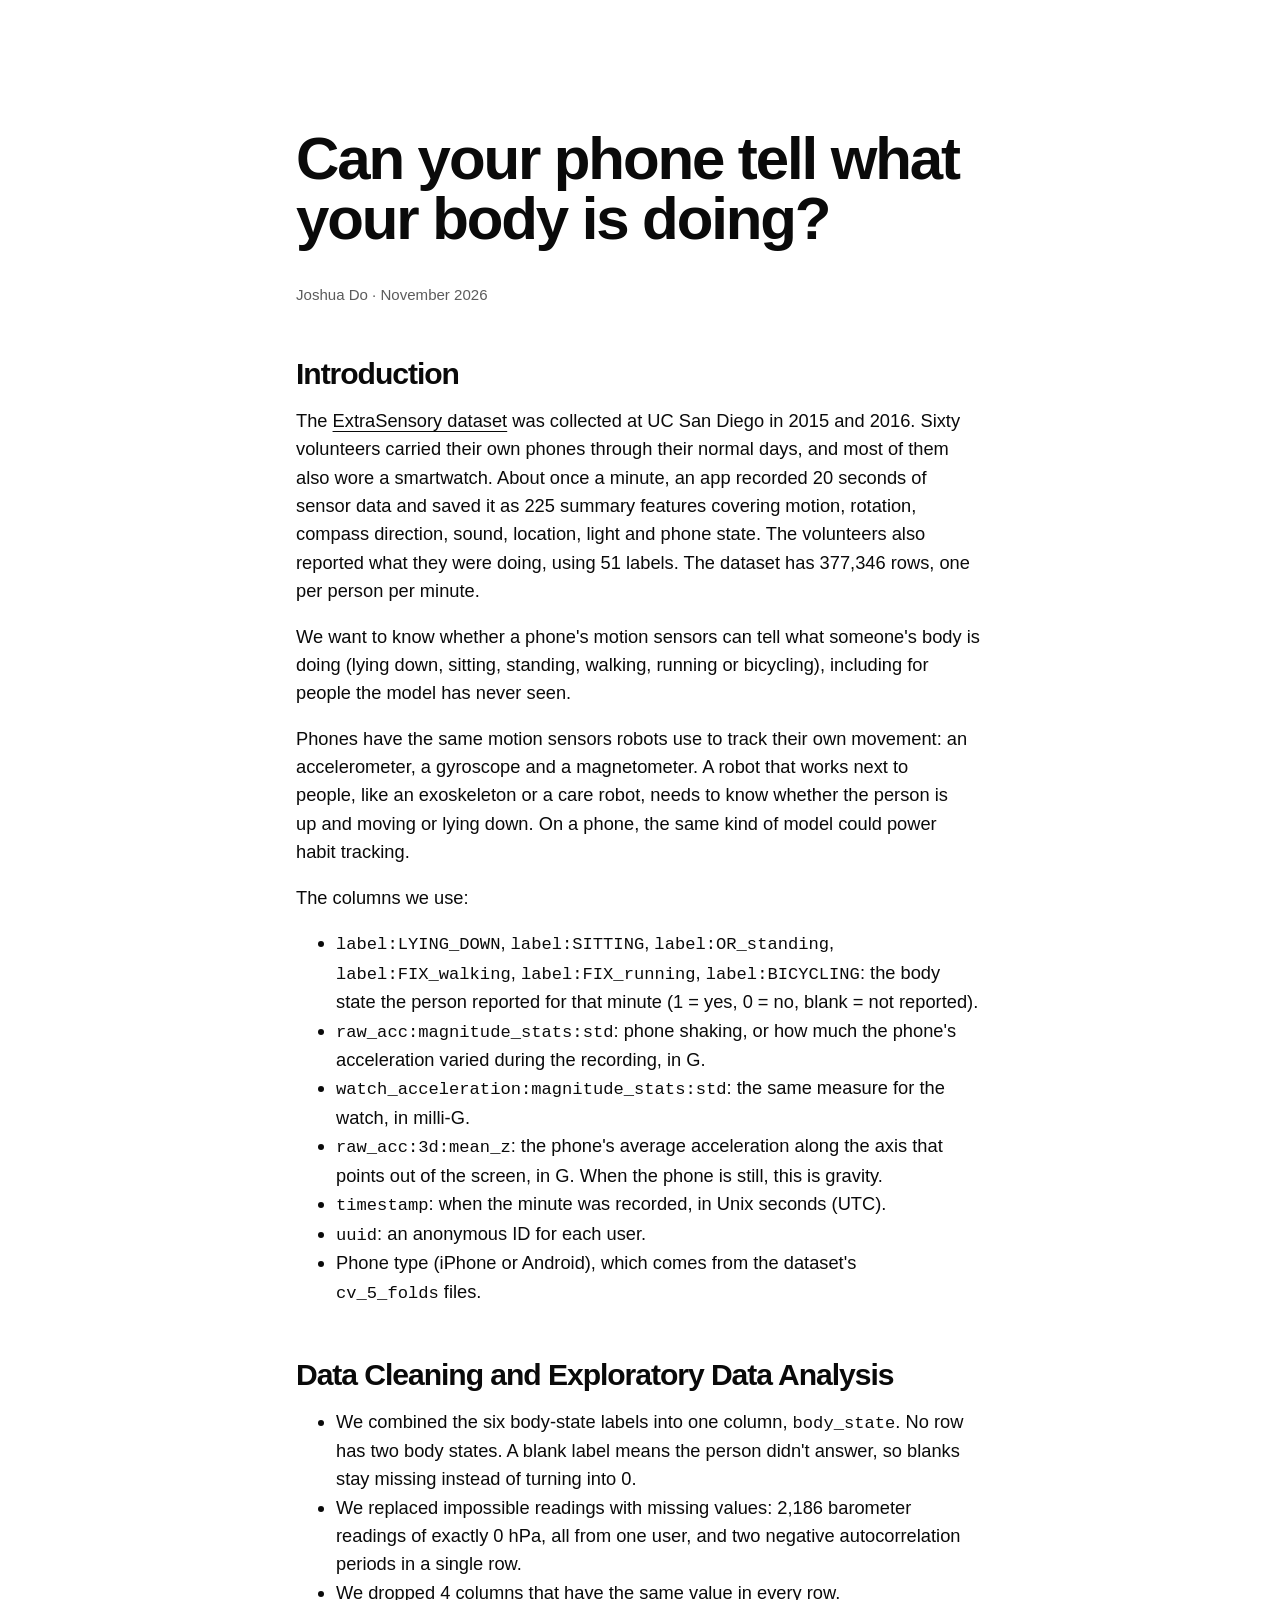
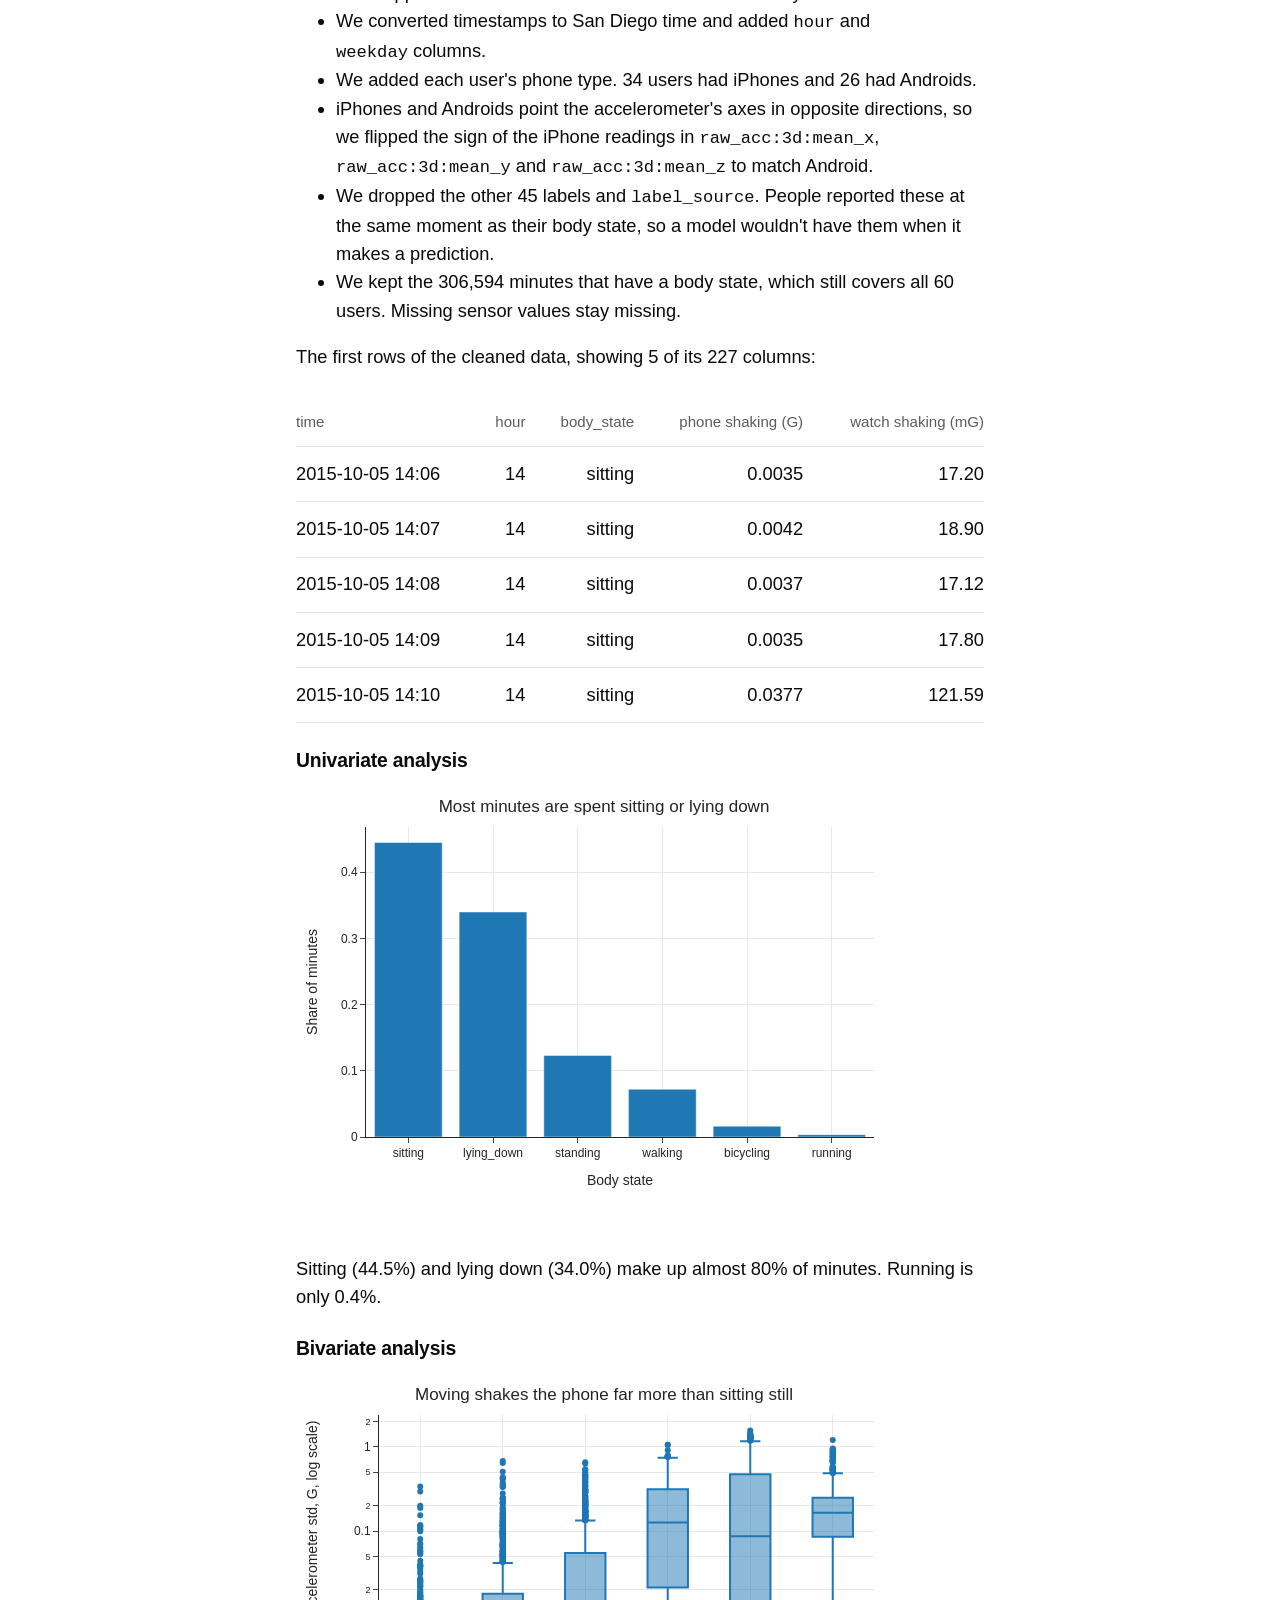
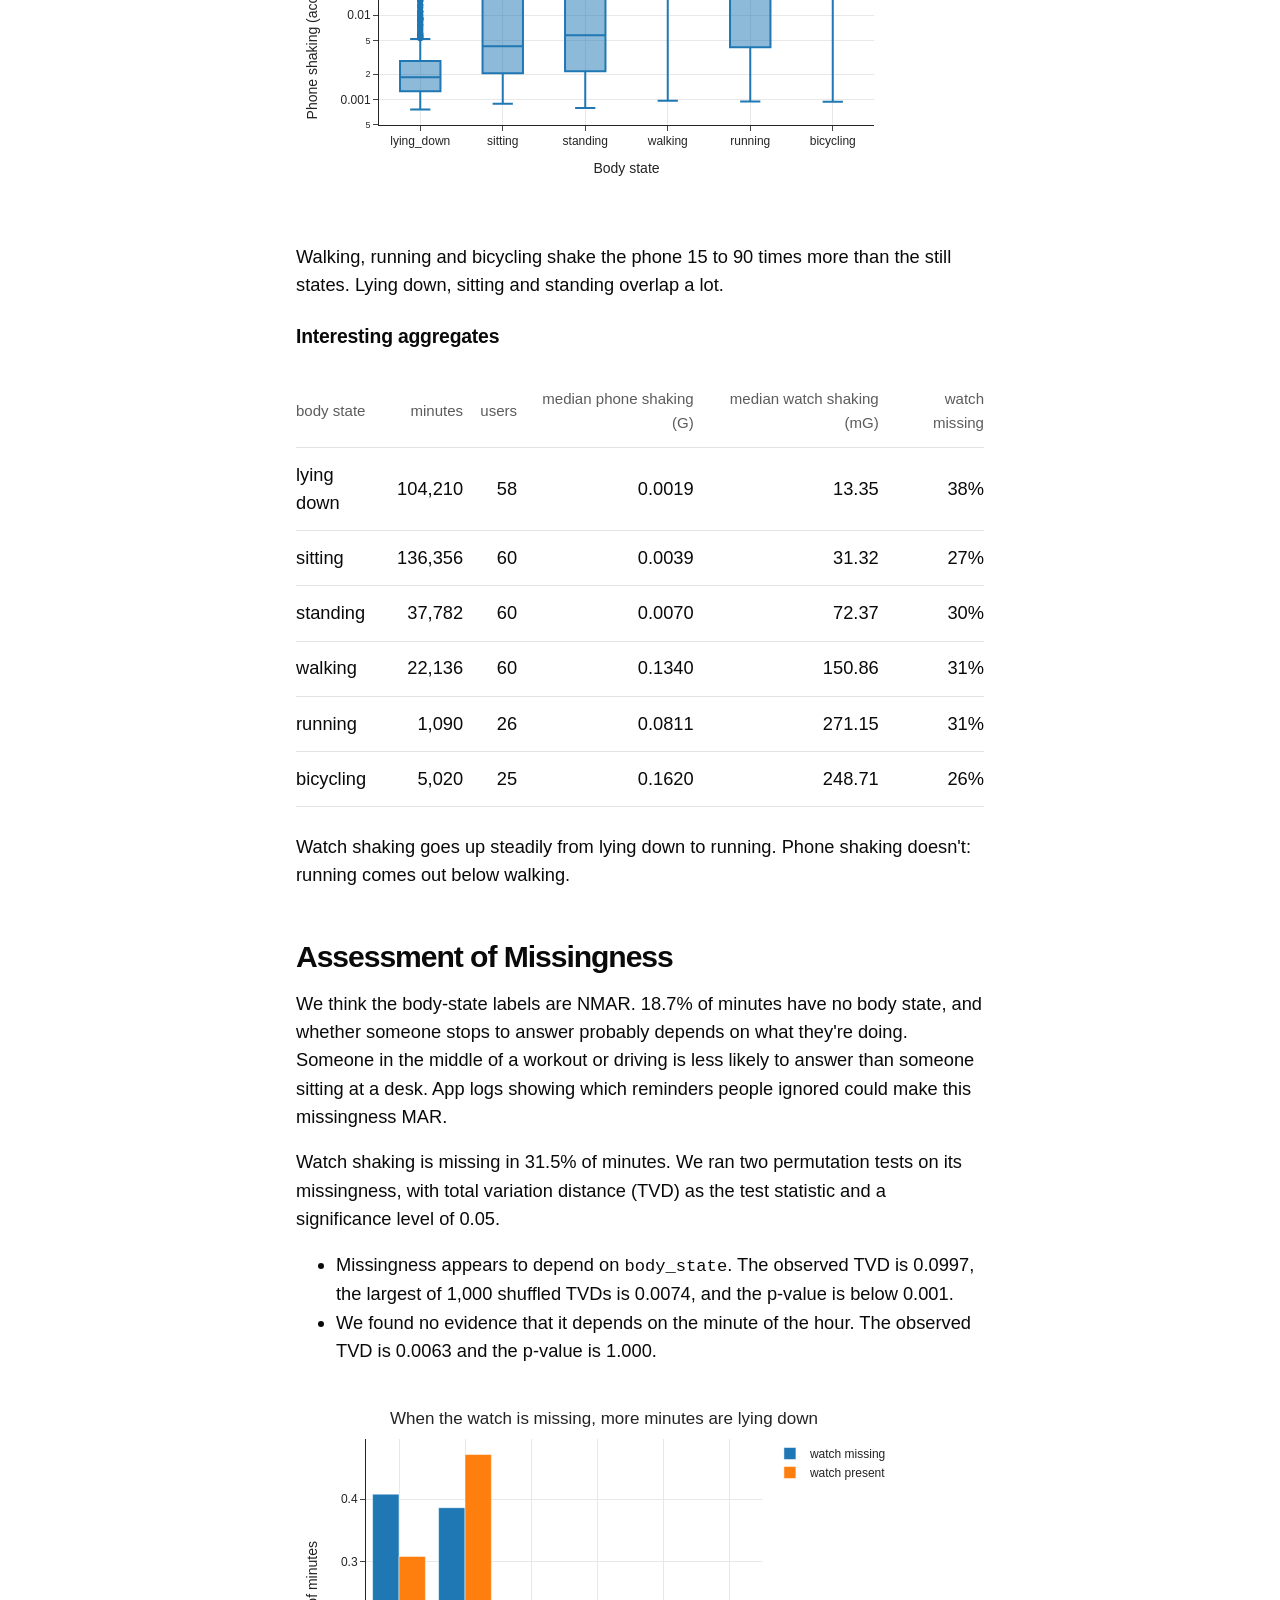
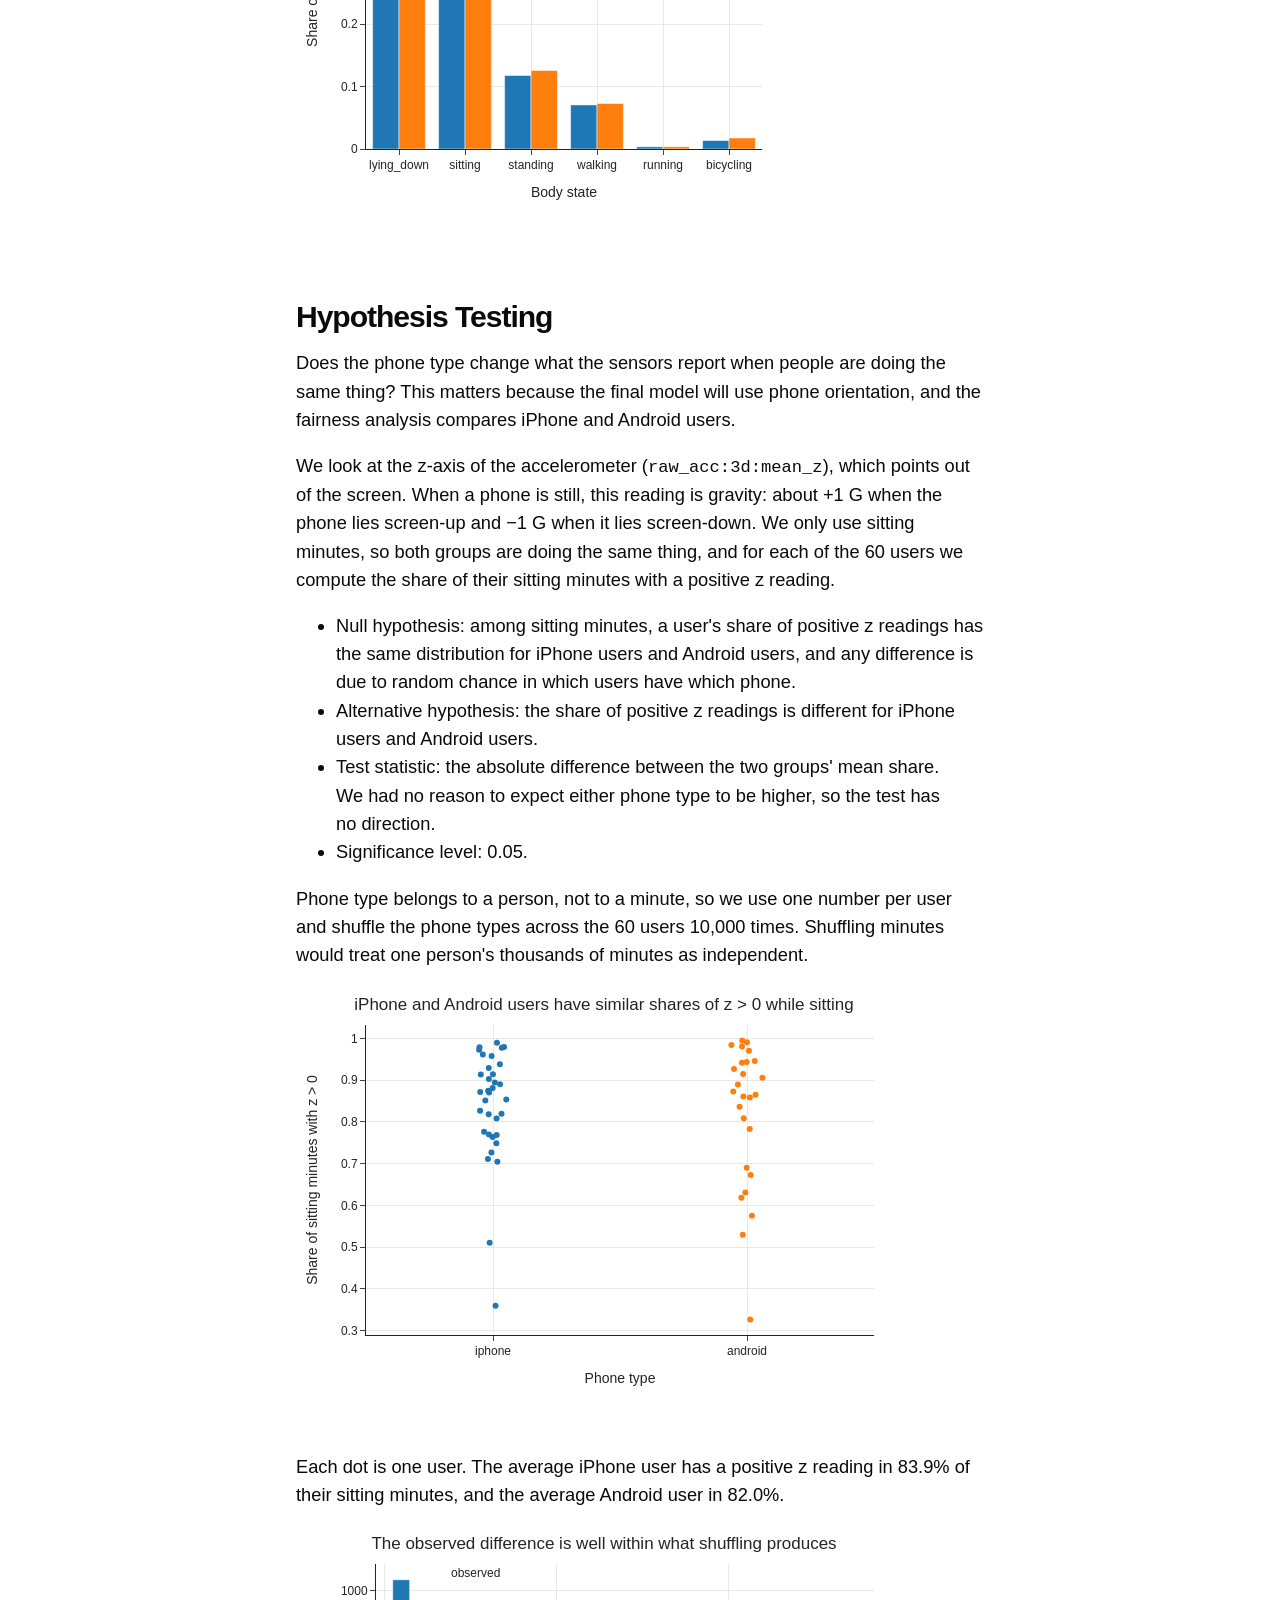
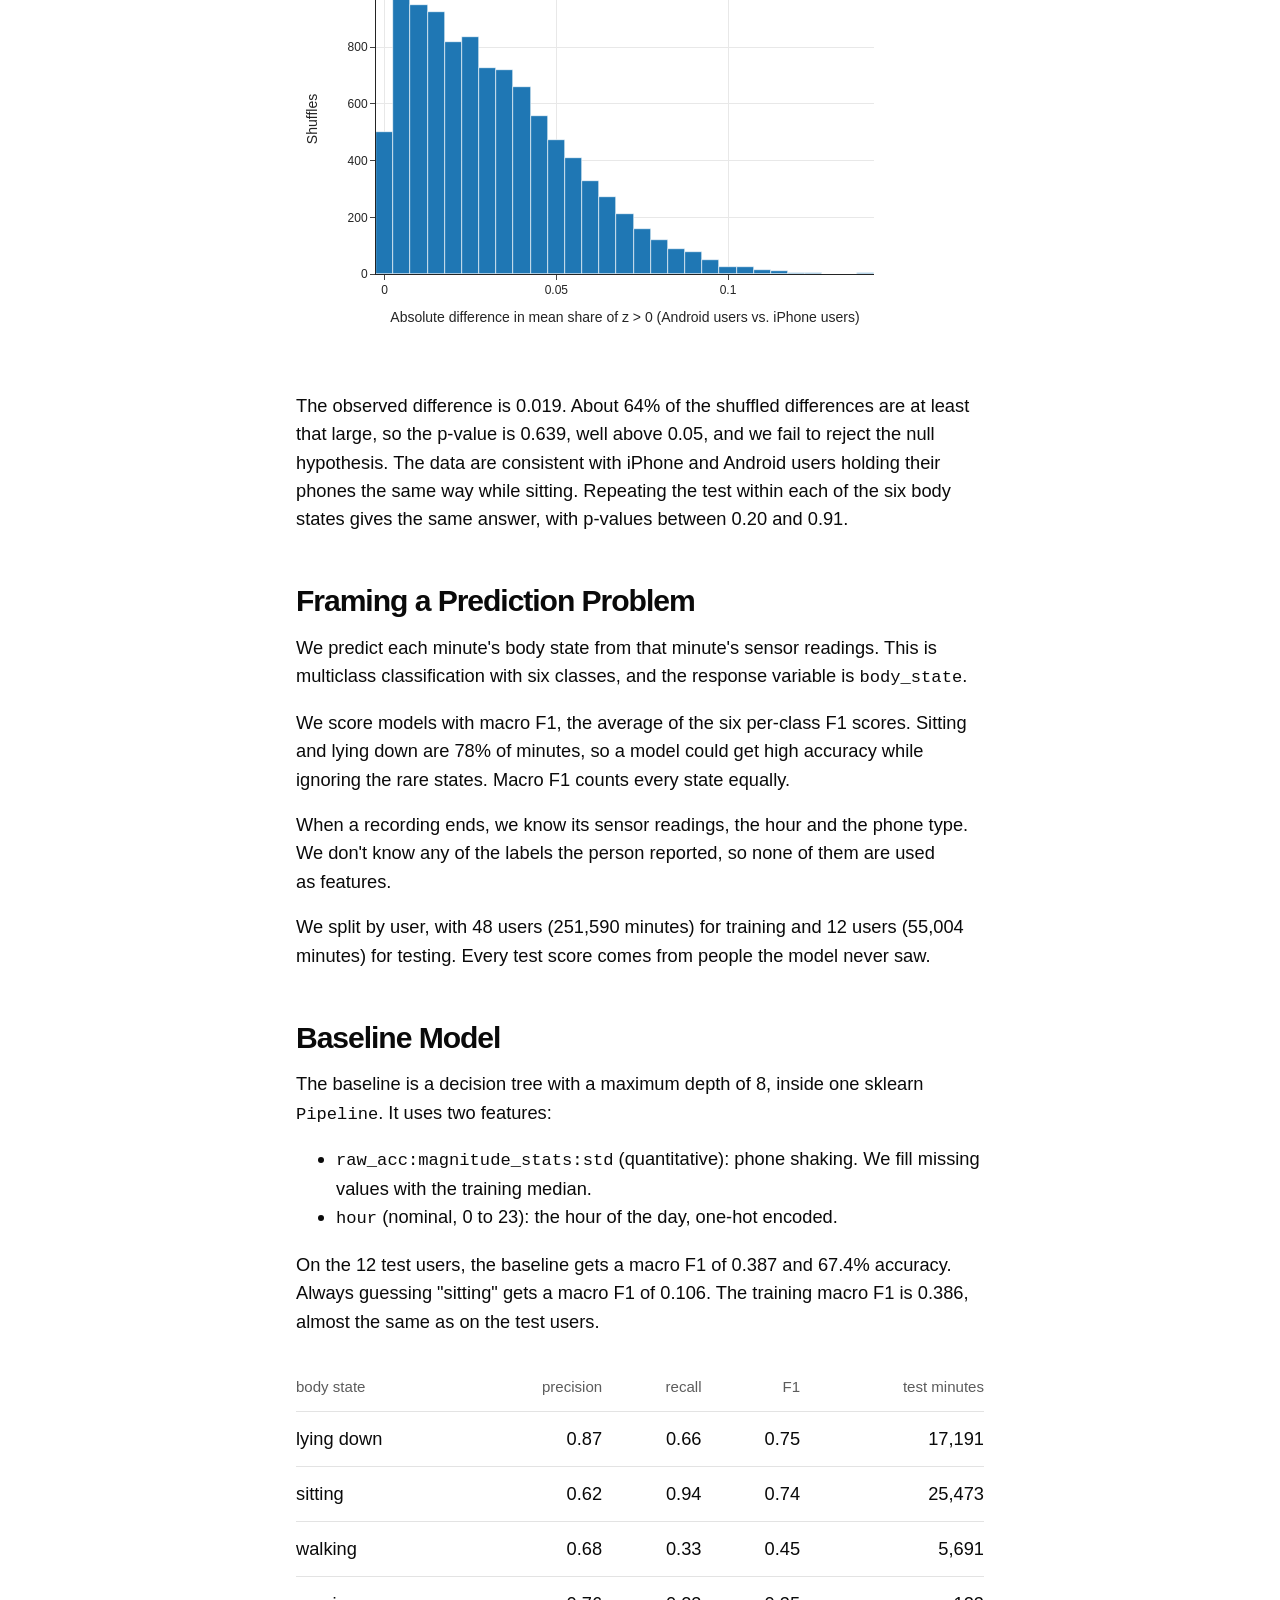
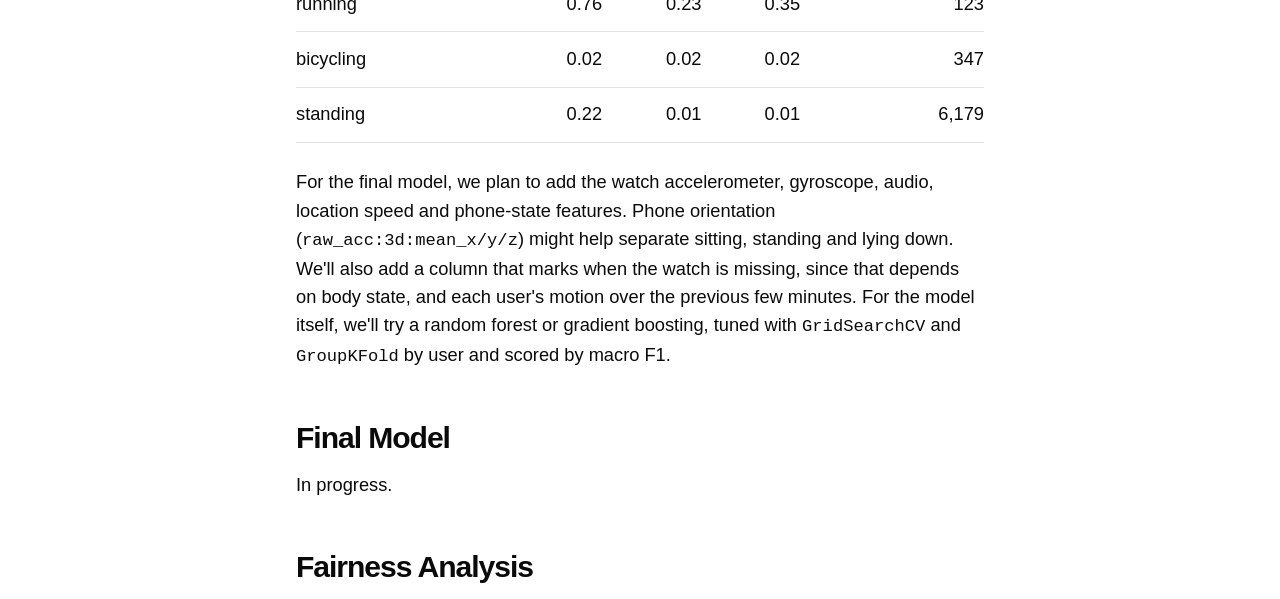
==== commit 6a3cf898: "update hypothesis and cleaning" ====
--- a/index.html
+++ b/index.html
@@ -43,8 +43,10 @@
       <li><code>label:LYING_DOWN</code>, <code>label:SITTING</code>, <code>label:OR_standing</code>, <code>label:FIX_walking</code>, <code>label:FIX_running</code>, <code>label:BICYCLING</code>: the body state the person reported for that minute (1 = yes, 0 = no, blank = not reported).</li>
       <li><code>raw_acc:magnitude_stats:std</code>: phone shaking, or how much the phone's acceleration varied during the recording, in G.</li>
       <li><code>watch_acceleration:magnitude_stats:std</code>: the same measure for the watch, in milli-G.</li>
+      <li><code>raw_acc:3d:mean_z</code>: the phone's average acceleration along the axis that points out of the screen, in G. When the phone is still, this is gravity.</li>
       <li><code>timestamp</code>: when the minute was recorded, in Unix seconds (UTC).</li>
       <li><code>uuid</code>: an anonymous ID for each user.</li>
+      <li>Phone type (iPhone or Android), which comes from the dataset's <code>cv_5_folds</code> files.</li>
     </ul>
 
     <h2 id="data-cleaning-and-exploratory-data-analysis">Data Cleaning and Exploratory Data Analysis</h2>
@@ -54,6 +56,7 @@
       <li>We dropped 4 columns that have the same value in every row.</li>
       <li>We converted timestamps to San Diego time and added <code>hour</code> and <code>weekday</code> columns.</li>
       <li>We added each user's phone type. 34 users had iPhones and 26 had Androids.</li>
+      <li>iPhones and Androids point the accelerometer's axes in opposite directions, so we flipped the sign of the iPhone readings in <code>raw_acc:3d:mean_x</code>, <code>raw_acc:3d:mean_y</code> and <code>raw_acc:3d:mean_z</code> to match Android.</li>
       <li>We dropped the other 45 labels and <code>label_source</code>. People reported these at the same moment as their body state, so a model wouldn't have them when it makes a prediction.</li>
       <li>We kept the 306,594 minutes that have a body state, which still covers all 60 users. Missing sensor values stay missing.</li>
     </ul>
@@ -105,14 +108,19 @@
     <iframe src="assets/watch-missing.html" width="100%" height="440" frameborder="0"></iframe>
 
     <h2 id="hypothesis-testing">Hypothesis Testing</h2>
+    <p>Does the phone type change what the sensors report when people are doing the same thing? This matters because the final model will use phone orientation, and the fairness analysis compares iPhone and Android users.</p>
+    <p>We look at the z-axis of the accelerometer (<code>raw_acc:3d:mean_z</code>), which points out of the screen. When a phone is still, this reading is gravity: about +1 G when the phone lies screen-up and −1 G when it lies screen-down. We only use sitting minutes, so both groups are doing the same thing, and for each of the 60 users we compute the share of their sitting minutes with a positive z reading.</p>
     <ul>
-      <li>Null hypothesis: among sitting and standing minutes, phone shaking has the same distribution, and any difference is due to random chance.</li>
-      <li>Alternative hypothesis: phone shaking tends to be higher when people are standing than when they are sitting.</li>
-      <li>Test statistic: the difference in median phone shaking, standing minus sitting. We use medians because phone shaking is heavily skewed.</li>
-      <li>Significance level: 0.05, with 1,000 shuffles of the sitting and standing labels.</li>
+      <li>Null hypothesis: among sitting minutes, a user's share of positive z readings has the same distribution for iPhone users and Android users, and any difference is due to random chance in which users have which phone.</li>
+      <li>Alternative hypothesis: the share of positive z readings is different for iPhone users and Android users.</li>
+      <li>Test statistic: the absolute difference between the two groups' mean share. We had no reason to expect either phone type to be higher, so the test has no direction.</li>
+      <li>Significance level: 0.05.</li>
     </ul>
-    <p>The observed difference is 0.00313 G, and the largest shuffled difference is 0.00013 G. The p-value is below 0.001, so we reject the null hypothesis. The data suggest phones tend to shake more when people stand than when they sit, and the pattern holds per user too: 41 of 60 users shake their phone more when standing (p-value 0.0029). The gap is small, though, and the two distributions overlap a lot.</p>
-    <iframe src="assets/permutation-test.html" width="100%" height="440" frameborder="0"></iframe>
+    <p>Phone type belongs to a person, not to a minute, so we use one number per user and shuffle the phone types across the 60 users 10,000 times. Shuffling minutes would treat one person's thousands of minutes as independent.</p>
+    <iframe src="assets/z-sign-by-os.html" width="100%" height="440" frameborder="0"></iframe>
+    <p>Each dot is one user. The average iPhone user has a positive z reading in 83.9% of their sitting minutes, and the average Android user in 82.0%.</p>
+    <iframe src="assets/os-permutation-test.html" width="100%" height="440" frameborder="0"></iframe>
+    <p>The observed difference is 0.019. About 64% of the shuffled differences are at least that large, so the p-value is 0.639, well above 0.05, and we fail to reject the null hypothesis. The data are consistent with iPhone and Android users holding their phones the same way while sitting. Repeating the test within each of the six body states gives the same answer, with p-values between 0.20 and 0.91.</p>
 
     <h2 id="framing-a-prediction-problem">Framing a Prediction Problem</h2>
     <p>We predict each minute's body state from that minute's sensor readings. This is multiclass classification with six classes, and the response variable is <code>body_state</code>.</p>
